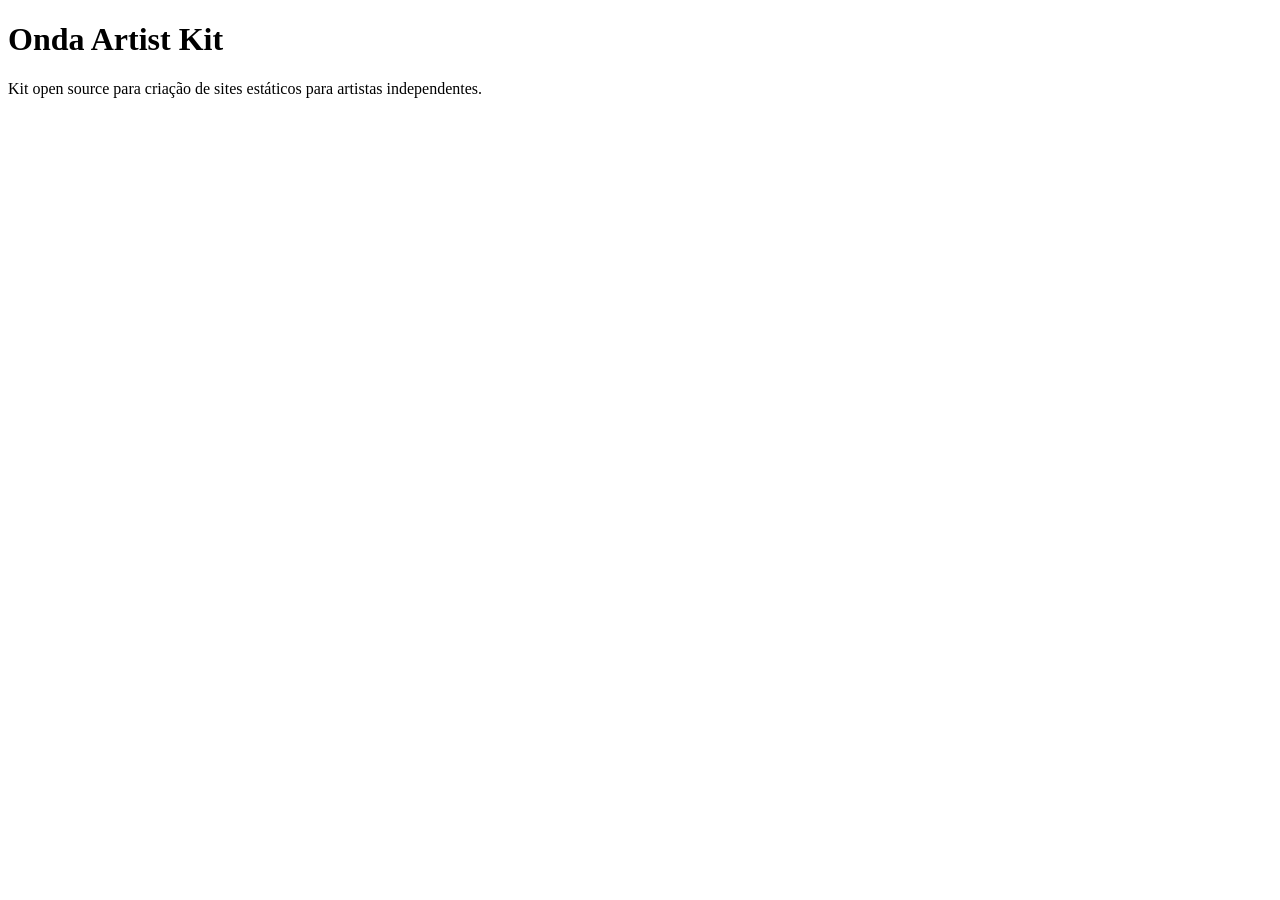
==== index.html @ 280e15c9 "chore: cria estrutura inicial do projeto" ====
<!DOCTYPE html>
<html lang="pt-BR">
<head>
    <meta charset="UTF-8">
    <meta name="viewport" content="width=device-width, initial-scale=1.0">
    <meta name="description" content="Onda Artist Kit — kit open source para criação de sites estáticos para artistas independentes.">
    <title>Onda Artist Kit</title>
</head>
<body>
    <h1>Onda Artist Kit</h1>
    <p>Kit open source para criação de sites estáticos para artistas independentes.</p>
</body>
</html>
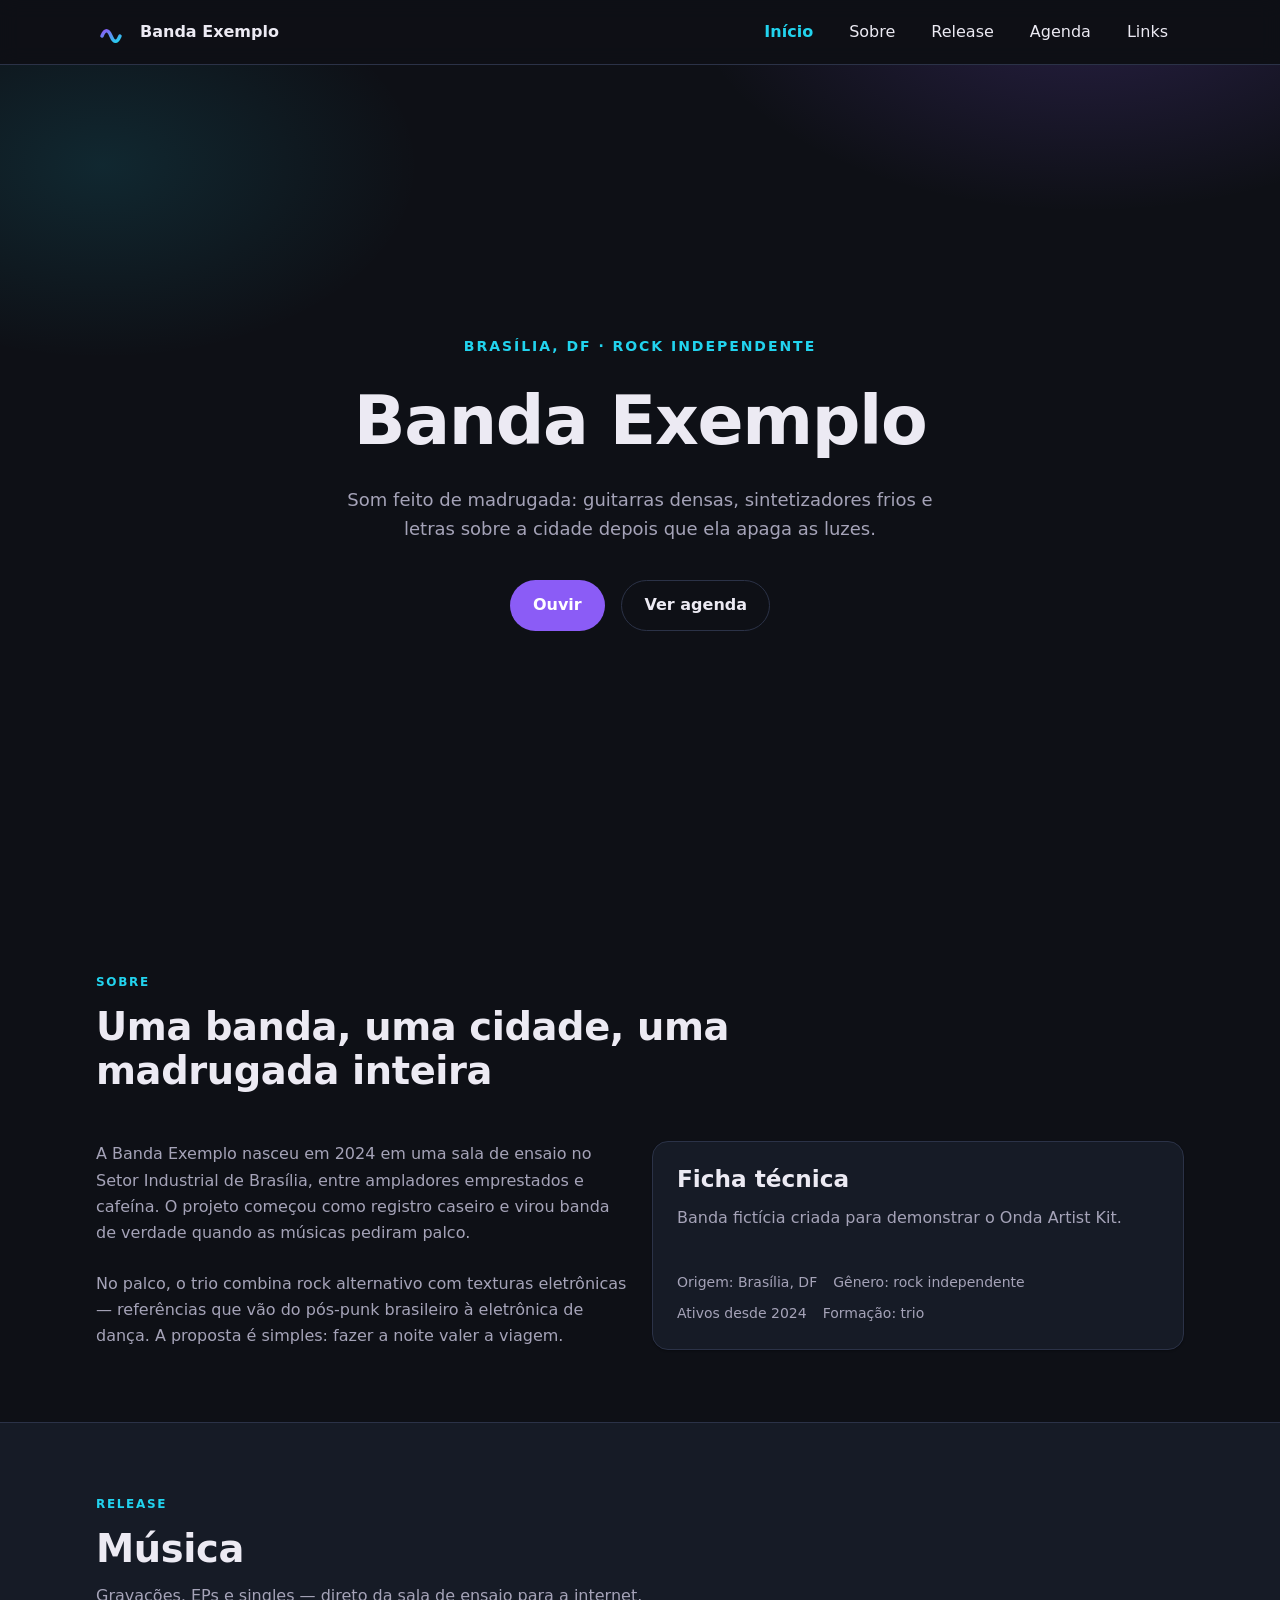
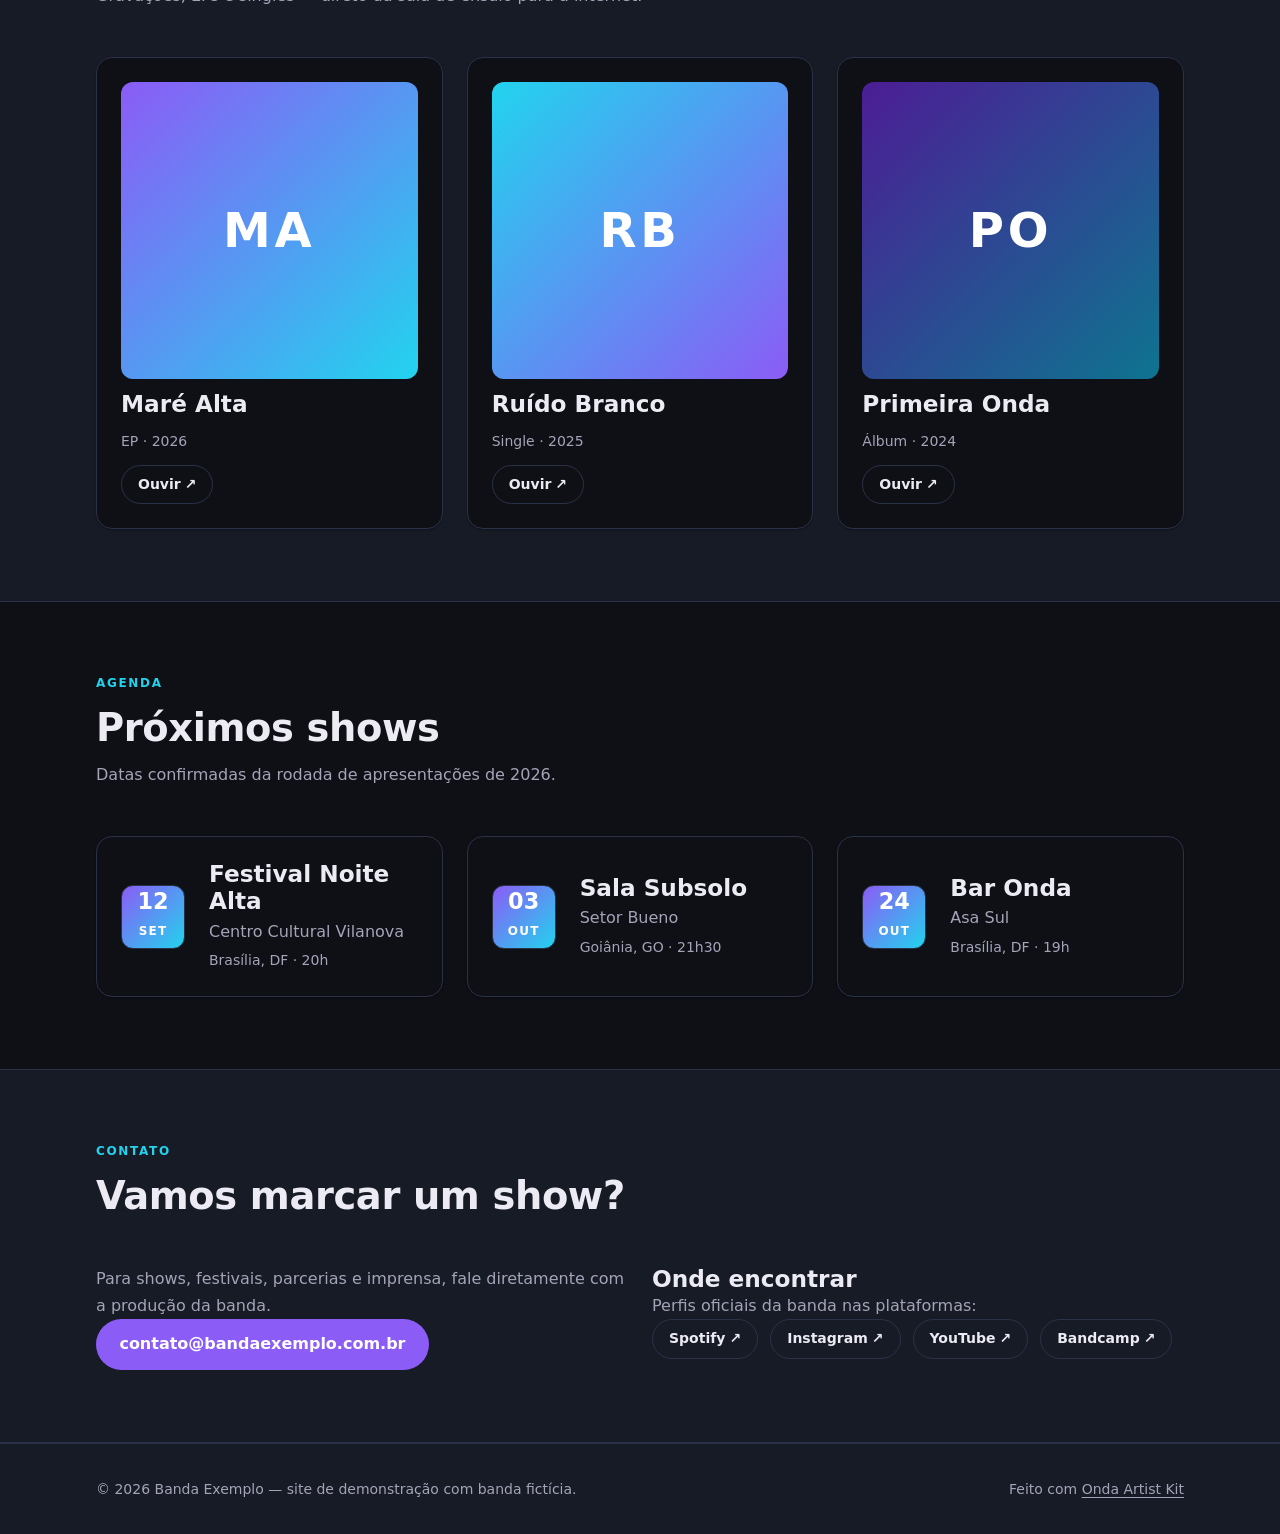
==== commit 21d67152: "feat: cria núcleo inicial do site" ====
--- a/index.html
+++ b/index.html
@@ -3,11 +3,201 @@
 <head>
     <meta charset="UTF-8">
     <meta name="viewport" content="width=device-width, initial-scale=1.0">
-    <meta name="description" content="Onda Artist Kit — kit open source para criação de sites estáticos para artistas independentes.">
-    <title>Onda Artist Kit</title>
+    <meta name="description" content="Site de demonstração da Banda Exemplo, banda fictícia de rock independente de Brasília, criada para demonstrar o Onda Artist Kit.">
+    <meta name="theme-color" content="#0e1016">
+    <title>Banda Exemplo — Rock independente · Brasília, DF</title>
+    <link rel="icon" type="image/svg+xml" href="assets/icons/favicon.svg">
+    <link rel="stylesheet" href="src/css/main.css">
+    <script src="src/js/main.js" defer></script>
 </head>
 <body>
-    <h1>Onda Artist Kit</h1>
-    <p>Kit open source para criação de sites estáticos para artistas independentes.</p>
+    <a class="skip-link" href="#conteudo">Pular para o conteúdo principal</a>
+
+    <header class="site-header">
+        <div class="container site-header__inner">
+            <a class="brand" href="#inicio">
+                <svg class="brand__mark" viewBox="0 0 64 64" aria-hidden="true" focusable="false">
+                    <defs>
+                        <linearGradient id="brand-grad" x1="0" y1="0" x2="1" y2="1">
+                            <stop offset="0" stop-color="#8b5cf6"/>
+                            <stop offset="1" stop-color="#22d3ee"/>
+                        </linearGradient>
+                    </defs>
+                    <path d="M12 40c6-14 12-14 18 0s12 14 18 0" fill="none" stroke="url(#brand-grad)" stroke-width="7" stroke-linecap="round"/>
+                </svg>
+                <span class="brand__name">Banda Exemplo</span>
+            </a>
+
+            <button class="nav-toggle" type="button" aria-expanded="false" aria-controls="menu-principal" data-menu-toggle>
+                <span class="visually-hidden">Abrir menu</span>
+                <span class="nav-toggle__bars" aria-hidden="true">
+                    <span class="nav-toggle__bar"></span>
+                    <span class="nav-toggle__bar"></span>
+                    <span class="nav-toggle__bar"></span>
+                </span>
+            </button>
+
+            <nav class="site-nav" id="menu-principal" aria-label="Navegação principal" data-open="false">
+                <ul class="nav__list" role="list">
+                    <li><a class="nav__link" href="#inicio" aria-current="page">Início</a></li>
+                    <li><a class="nav__link" href="#sobre">Sobre</a></li>
+                    <li><a class="nav__link" href="#release">Release</a></li>
+                    <li><a class="nav__link" href="#agenda">Agenda</a></li>
+                    <li><a class="nav__link" href="#links">Links</a></li>
+                </ul>
+            </nav>
+        </div>
+    </header>
+
+    <main id="conteudo" tabindex="-1">
+        <section class="hero" id="inicio" aria-labelledby="titulo-inicio">
+            <div class="container hero__inner">
+                <p class="hero__eyebrow">Brasília, DF · Rock independente</p>
+                <h1 id="titulo-inicio">Banda Exemplo</h1>
+                <p class="hero__tagline">Som feito de madrugada: guitarras densas, sintetizadores frios e letras sobre a cidade depois que ela apaga as luzes.</p>
+                <div class="hero__actions">
+                    <a class="btn btn--primary" href="#release">Ouvir</a>
+                    <a class="btn btn--ghost" href="#agenda">Ver agenda</a>
+                </div>
+            </div>
+        </section>
+        <section class="section" id="sobre" aria-labelledby="titulo-sobre">
+            <div class="container">
+                <header class="section__header">
+                    <p class="section__eyebrow">Sobre</p>
+                    <h2 id="titulo-sobre">Uma banda, uma cidade, uma madrugada inteira</h2>
+                </header>
+                <div class="grid grid--2">
+                    <div class="grid">
+                        <p>A Banda Exemplo nasceu em 2024 em uma sala de ensaio no Setor Industrial de Brasília, entre ampladores emprestados e cafeína. O projeto começou como registro caseiro e virou banda de verdade quando as músicas pediram palco.</p>
+                        <p>No palco, o trio combina rock alternativo com texturas eletrônicas — referências que vão do pós-punk brasileiro à eletrônica de dança. A proposta é simples: fazer a noite valer a viagem.</p>
+                    </div>
+                    <div class="card card--surface">
+                        <h3 class="card__title">Ficha técnica</h3>
+                        <p class="card__text">Banda fictícia criada para demonstrar o Onda Artist Kit.</p>
+                        <ul class="card__meta" role="list">
+                            <li>Origem: Brasília, DF</li>
+                            <li>Gênero: rock independente</li>
+                            <li>Ativos desde 2024</li>
+                            <li>Formação: trio</li>
+                        </ul>
+                    </div>
+                </div>
+            </div>
+        </section>
+
+        <section class="section section--alt" id="release" aria-labelledby="titulo-release">
+            <div class="container">
+                <header class="section__header">
+                    <p class="section__eyebrow">Release</p>
+                    <h2 id="titulo-release">Música</h2>
+                    <p>Gravações, EPs e singles — direto da sala de ensaio para a internet.</p>
+                </header>
+                <div class="grid grid--3">
+                    <article class="card release-card">
+                        <div class="release-card__cover" aria-hidden="true">MA</div>
+                        <h3 class="card__title">Maré Alta</h3>
+                        <p class="card__meta">EP · 2026</p>
+                        <a class="chip" href="https://open.spotify.com/" target="_blank" rel="noopener noreferrer" aria-label="Ouvir o EP Maré Alta no Spotify (link demonstrativo)">Ouvir <span aria-hidden="true">↗</span></a>
+                    </article>
+                    <article class="card release-card">
+                        <div class="release-card__cover release-card__cover--alt" aria-hidden="true">RB</div>
+                        <h3 class="card__title">Ruído Branco</h3>
+                        <p class="card__meta">Single · 2025</p>
+                        <a class="chip" href="https://bandcamp.com/" target="_blank" rel="noopener noreferrer" aria-label="Ouvir o single Ruído Branco no Bandcamp (link demonstrativo)">Ouvir <span aria-hidden="true">↗</span></a>
+                    </article>
+                    <article class="card release-card">
+                        <div class="release-card__cover release-card__cover--deep" aria-hidden="true">PO</div>
+                        <h3 class="card__title">Primeira Onda</h3>
+                        <p class="card__meta">Álbum · 2024</p>
+                        <a class="chip" href="https://music.youtube.com/" target="_blank" rel="noopener noreferrer" aria-label="Ouvir o álbum Primeira Onda no YouTube Music (link demonstrativo)">Ouvir <span aria-hidden="true">↗</span></a>
+                    </article>
+                </div>
+            </div>
+        </section>
+        <section class="section" id="agenda" aria-labelledby="titulo-agenda">
+            <div class="container">
+                <header class="section__header">
+                    <p class="section__eyebrow">Agenda</p>
+                    <h2 id="titulo-agenda">Próximos shows</h2>
+                    <p>Datas confirmadas da rodada de apresentações de 2026.</p>
+                </header>
+                <div class="grid grid--3">
+                    <article class="card event-card">
+                        <p class="event-card__date">
+                            <time datetime="2026-09-12T20:00:00-03:00">
+                                <span class="event-card__day">12</span>
+                                <span class="event-card__month">set</span>
+                            </time>
+                        </p>
+                        <div class="event-card__body">
+                            <h3 class="card__title">Festival Noite Alta</h3>
+                            <p>Centro Cultural Vilanova</p>
+                            <p class="card__meta">Brasília, DF · 20h</p>
+                        </div>
+                    </article>
+                    <article class="card event-card">
+                        <p class="event-card__date">
+                            <time datetime="2026-10-03T21:30:00-03:00">
+                                <span class="event-card__day">03</span>
+                                <span class="event-card__month">out</span>
+                            </time>
+                        </p>
+                        <div class="event-card__body">
+                            <h3 class="card__title">Sala Subsolo</h3>
+                            <p>Setor Bueno</p>
+                            <p class="card__meta">Goiânia, GO · 21h30</p>
+                        </div>
+                    </article>
+                    <article class="card event-card">
+                        <p class="event-card__date">
+                            <time datetime="2026-10-24T19:00:00-03:00">
+                                <span class="event-card__day">24</span>
+                                <span class="event-card__month">out</span>
+                            </time>
+                        </p>
+                        <div class="event-card__body">
+                            <h3 class="card__title">Bar Onda</h3>
+                            <p>Asa Sul</p>
+                            <p class="card__meta">Brasília, DF · 19h</p>
+                        </div>
+                    </article>
+                </div>
+            </div>
+        </section>
+
+        <section class="section section--alt" id="contato" aria-labelledby="titulo-contato">
+            <div class="container">
+                <header class="section__header">
+                    <p class="section__eyebrow">Contato</p>
+                    <h2 id="titulo-contato">Vamos marcar um show?</h2>
+                </header>
+                <div class="grid grid--2">
+                    <div>
+                        <p>Para shows, festivais, parcerias e imprensa, fale diretamente com a produção da banda.</p>
+                        <a class="btn btn--primary" href="mailto:contato@bandaexemplo.com.br">contato@bandaexemplo.com.br</a>
+                    </div>
+                    <div id="links">
+                        <h3>Onde encontrar</h3>
+                        <p>Perfis oficiais da banda nas plataformas:</p>
+                        <ul class="chip-list" role="list">
+                            <li><a class="chip" href="https://open.spotify.com/" target="_blank" rel="noopener noreferrer">Spotify <span aria-hidden="true">↗</span></a></li>
+                            <li><a class="chip" href="https://www.instagram.com/" target="_blank" rel="noopener noreferrer">Instagram <span aria-hidden="true">↗</span></a></li>
+                            <li><a class="chip" href="https://www.youtube.com/" target="_blank" rel="noopener noreferrer">YouTube <span aria-hidden="true">↗</span></a></li>
+                            <li><a class="chip" href="https://bandcamp.com/" target="_blank" rel="noopener noreferrer">Bandcamp <span aria-hidden="true">↗</span></a></li>
+                        </ul>
+                    </div>
+                </div>
+            </div>
+        </section>
+    </main>
+
+    <footer class="site-footer">
+        <div class="container site-footer__inner">
+            <p><small>© <span data-year>2026</span> Banda Exemplo — site de demonstração com banda fictícia.</small></p>
+            <p><small>Feito com <a href="https://github.com/Onda-Noturna/onda-artist-kit">Onda Artist Kit</a></small></p>
+        </div>
+    </footer>
+
 </body>
 </html>
--- a/src/css/main.css
+++ b/src/css/main.css
@@ -0,0 +1,12 @@
+/* ==========================================================================
+   Onda Artist Kit — Core
+   main.css — ponto de entrada dos estilos.
+   A ordem de importação define a cascata: reset → tokens → base → layout →
+   componentes. Themes futuros deverão importar após este arquivo.
+   ========================================================================== */
+
+@import url("reset.css");
+@import url("variables.css");
+@import url("base.css");
+@import url("layout.css");
+@import url("components.css");
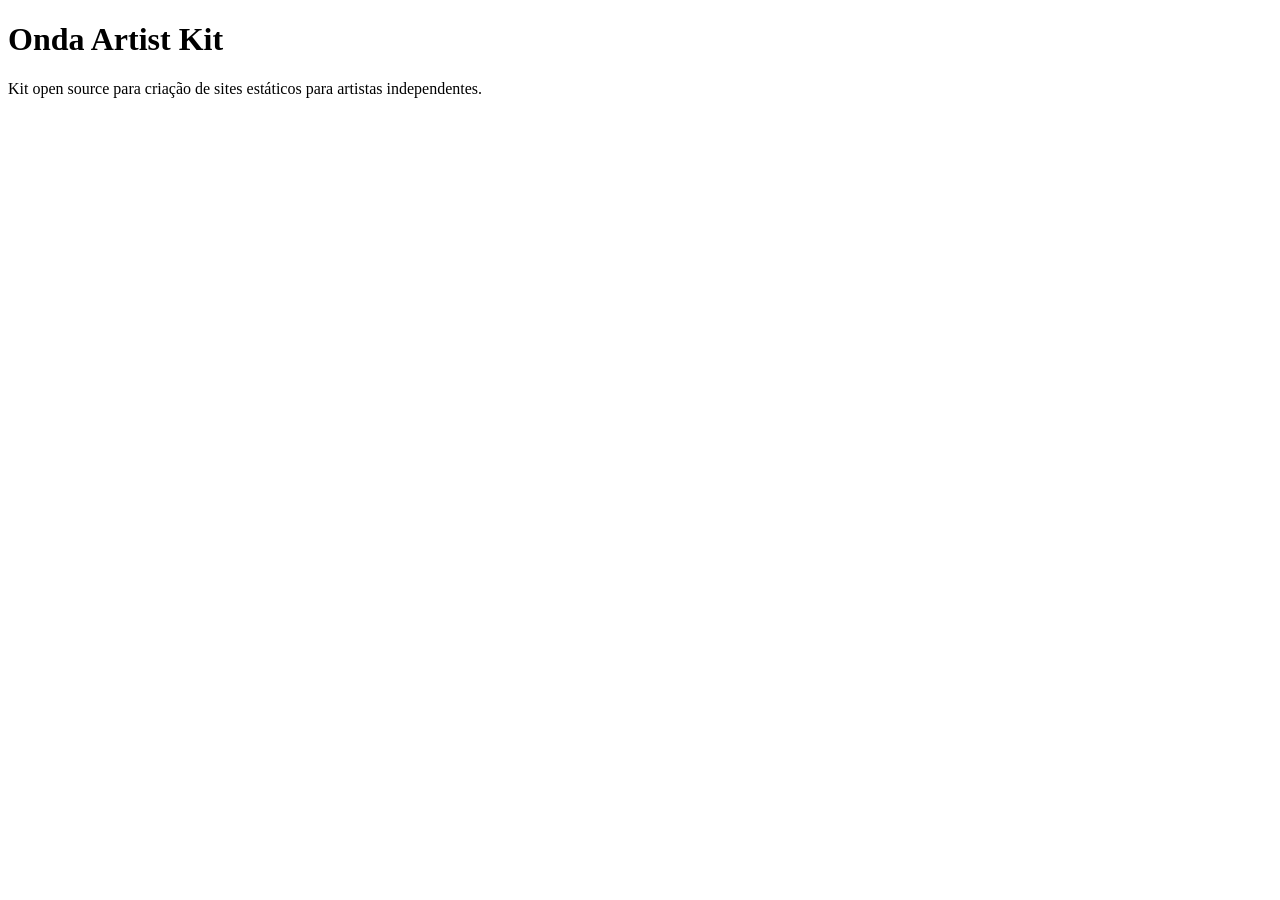
==== commit 1403a3a0: "Merge pull request #1 from cod-rebel-rider/chore/estrutura-inicial chore: cria estrutura inicial do " ====
--- a/index.html
+++ b/index.html
@@ -3,201 +3,11 @@
 <head>
     <meta charset="UTF-8">
     <meta name="viewport" content="width=device-width, initial-scale=1.0">
-    <meta name="description" content="Site de demonstração da Banda Exemplo, banda fictícia de rock independente de Brasília, criada para demonstrar o Onda Artist Kit.">
-    <meta name="theme-color" content="#0e1016">
-    <title>Banda Exemplo — Rock independente · Brasília, DF</title>
-    <link rel="icon" type="image/svg+xml" href="assets/icons/favicon.svg">
-    <link rel="stylesheet" href="src/css/main.css">
-    <script src="src/js/main.js" defer></script>
+    <meta name="description" content="Onda Artist Kit — kit open source para criação de sites estáticos para artistas independentes.">
+    <title>Onda Artist Kit</title>
 </head>
 <body>
-    <a class="skip-link" href="#conteudo">Pular para o conteúdo principal</a>
-
-    <header class="site-header">
-        <div class="container site-header__inner">
-            <a class="brand" href="#inicio">
-                <svg class="brand__mark" viewBox="0 0 64 64" aria-hidden="true" focusable="false">
-                    <defs>
-                        <linearGradient id="brand-grad" x1="0" y1="0" x2="1" y2="1">
-                            <stop offset="0" stop-color="#8b5cf6"/>
-                            <stop offset="1" stop-color="#22d3ee"/>
-                        </linearGradient>
-                    </defs>
-                    <path d="M12 40c6-14 12-14 18 0s12 14 18 0" fill="none" stroke="url(#brand-grad)" stroke-width="7" stroke-linecap="round"/>
-                </svg>
-                <span class="brand__name">Banda Exemplo</span>
-            </a>
-
-            <button class="nav-toggle" type="button" aria-expanded="false" aria-controls="menu-principal" data-menu-toggle>
-                <span class="visually-hidden">Abrir menu</span>
-                <span class="nav-toggle__bars" aria-hidden="true">
-                    <span class="nav-toggle__bar"></span>
-                    <span class="nav-toggle__bar"></span>
-                    <span class="nav-toggle__bar"></span>
-                </span>
-            </button>
-
-            <nav class="site-nav" id="menu-principal" aria-label="Navegação principal" data-open="false">
-                <ul class="nav__list" role="list">
-                    <li><a class="nav__link" href="#inicio" aria-current="page">Início</a></li>
-                    <li><a class="nav__link" href="#sobre">Sobre</a></li>
-                    <li><a class="nav__link" href="#release">Release</a></li>
-                    <li><a class="nav__link" href="#agenda">Agenda</a></li>
-                    <li><a class="nav__link" href="#links">Links</a></li>
-                </ul>
-            </nav>
-        </div>
-    </header>
-
-    <main id="conteudo" tabindex="-1">
-        <section class="hero" id="inicio" aria-labelledby="titulo-inicio">
-            <div class="container hero__inner">
-                <p class="hero__eyebrow">Brasília, DF · Rock independente</p>
-                <h1 id="titulo-inicio">Banda Exemplo</h1>
-                <p class="hero__tagline">Som feito de madrugada: guitarras densas, sintetizadores frios e letras sobre a cidade depois que ela apaga as luzes.</p>
-                <div class="hero__actions">
-                    <a class="btn btn--primary" href="#release">Ouvir</a>
-                    <a class="btn btn--ghost" href="#agenda">Ver agenda</a>
-                </div>
-            </div>
-        </section>
-        <section class="section" id="sobre" aria-labelledby="titulo-sobre">
-            <div class="container">
-                <header class="section__header">
-                    <p class="section__eyebrow">Sobre</p>
-                    <h2 id="titulo-sobre">Uma banda, uma cidade, uma madrugada inteira</h2>
-                </header>
-                <div class="grid grid--2">
-                    <div class="grid">
-                        <p>A Banda Exemplo nasceu em 2024 em uma sala de ensaio no Setor Industrial de Brasília, entre ampladores emprestados e cafeína. O projeto começou como registro caseiro e virou banda de verdade quando as músicas pediram palco.</p>
-                        <p>No palco, o trio combina rock alternativo com texturas eletrônicas — referências que vão do pós-punk brasileiro à eletrônica de dança. A proposta é simples: fazer a noite valer a viagem.</p>
-                    </div>
-                    <div class="card card--surface">
-                        <h3 class="card__title">Ficha técnica</h3>
-                        <p class="card__text">Banda fictícia criada para demonstrar o Onda Artist Kit.</p>
-                        <ul class="card__meta" role="list">
-                            <li>Origem: Brasília, DF</li>
-                            <li>Gênero: rock independente</li>
-                            <li>Ativos desde 2024</li>
-                            <li>Formação: trio</li>
-                        </ul>
-                    </div>
-                </div>
-            </div>
-        </section>
-
-        <section class="section section--alt" id="release" aria-labelledby="titulo-release">
-            <div class="container">
-                <header class="section__header">
-                    <p class="section__eyebrow">Release</p>
-                    <h2 id="titulo-release">Música</h2>
-                    <p>Gravações, EPs e singles — direto da sala de ensaio para a internet.</p>
-                </header>
-                <div class="grid grid--3">
-                    <article class="card release-card">
-                        <div class="release-card__cover" aria-hidden="true">MA</div>
-                        <h3 class="card__title">Maré Alta</h3>
-                        <p class="card__meta">EP · 2026</p>
-                        <a class="chip" href="https://open.spotify.com/" target="_blank" rel="noopener noreferrer" aria-label="Ouvir o EP Maré Alta no Spotify (link demonstrativo)">Ouvir <span aria-hidden="true">↗</span></a>
-                    </article>
-                    <article class="card release-card">
-                        <div class="release-card__cover release-card__cover--alt" aria-hidden="true">RB</div>
-                        <h3 class="card__title">Ruído Branco</h3>
-                        <p class="card__meta">Single · 2025</p>
-                        <a class="chip" href="https://bandcamp.com/" target="_blank" rel="noopener noreferrer" aria-label="Ouvir o single Ruído Branco no Bandcamp (link demonstrativo)">Ouvir <span aria-hidden="true">↗</span></a>
-                    </article>
-                    <article class="card release-card">
-                        <div class="release-card__cover release-card__cover--deep" aria-hidden="true">PO</div>
-                        <h3 class="card__title">Primeira Onda</h3>
-                        <p class="card__meta">Álbum · 2024</p>
-                        <a class="chip" href="https://music.youtube.com/" target="_blank" rel="noopener noreferrer" aria-label="Ouvir o álbum Primeira Onda no YouTube Music (link demonstrativo)">Ouvir <span aria-hidden="true">↗</span></a>
-                    </article>
-                </div>
-            </div>
-        </section>
-        <section class="section" id="agenda" aria-labelledby="titulo-agenda">
-            <div class="container">
-                <header class="section__header">
-                    <p class="section__eyebrow">Agenda</p>
-                    <h2 id="titulo-agenda">Próximos shows</h2>
-                    <p>Datas confirmadas da rodada de apresentações de 2026.</p>
-                </header>
-                <div class="grid grid--3">
-                    <article class="card event-card">
-                        <p class="event-card__date">
-                            <time datetime="2026-09-12T20:00:00-03:00">
-                                <span class="event-card__day">12</span>
-                                <span class="event-card__month">set</span>
-                            </time>
-                        </p>
-                        <div class="event-card__body">
-                            <h3 class="card__title">Festival Noite Alta</h3>
-                            <p>Centro Cultural Vilanova</p>
-                            <p class="card__meta">Brasília, DF · 20h</p>
-                        </div>
-                    </article>
-                    <article class="card event-card">
-                        <p class="event-card__date">
-                            <time datetime="2026-10-03T21:30:00-03:00">
-                                <span class="event-card__day">03</span>
-                                <span class="event-card__month">out</span>
-                            </time>
-                        </p>
-                        <div class="event-card__body">
-                            <h3 class="card__title">Sala Subsolo</h3>
-                            <p>Setor Bueno</p>
-                            <p class="card__meta">Goiânia, GO · 21h30</p>
-                        </div>
-                    </article>
-                    <article class="card event-card">
-                        <p class="event-card__date">
-                            <time datetime="2026-10-24T19:00:00-03:00">
-                                <span class="event-card__day">24</span>
-                                <span class="event-card__month">out</span>
-                            </time>
-                        </p>
-                        <div class="event-card__body">
-                            <h3 class="card__title">Bar Onda</h3>
-                            <p>Asa Sul</p>
-                            <p class="card__meta">Brasília, DF · 19h</p>
-                        </div>
-                    </article>
-                </div>
-            </div>
-        </section>
-
-        <section class="section section--alt" id="contato" aria-labelledby="titulo-contato">
-            <div class="container">
-                <header class="section__header">
-                    <p class="section__eyebrow">Contato</p>
-                    <h2 id="titulo-contato">Vamos marcar um show?</h2>
-                </header>
-                <div class="grid grid--2">
-                    <div>
-                        <p>Para shows, festivais, parcerias e imprensa, fale diretamente com a produção da banda.</p>
-                        <a class="btn btn--primary" href="mailto:contato@bandaexemplo.com.br">contato@bandaexemplo.com.br</a>
-                    </div>
-                    <div id="links">
-                        <h3>Onde encontrar</h3>
-                        <p>Perfis oficiais da banda nas plataformas:</p>
-                        <ul class="chip-list" role="list">
-                            <li><a class="chip" href="https://open.spotify.com/" target="_blank" rel="noopener noreferrer">Spotify <span aria-hidden="true">↗</span></a></li>
-                            <li><a class="chip" href="https://www.instagram.com/" target="_blank" rel="noopener noreferrer">Instagram <span aria-hidden="true">↗</span></a></li>
-                            <li><a class="chip" href="https://www.youtube.com/" target="_blank" rel="noopener noreferrer">YouTube <span aria-hidden="true">↗</span></a></li>
-                            <li><a class="chip" href="https://bandcamp.com/" target="_blank" rel="noopener noreferrer">Bandcamp <span aria-hidden="true">↗</span></a></li>
-                        </ul>
-                    </div>
-                </div>
-            </div>
-        </section>
-    </main>
-
-    <footer class="site-footer">
-        <div class="container site-footer__inner">
-            <p><small>© <span data-year>2026</span> Banda Exemplo — site de demonstração com banda fictícia.</small></p>
-            <p><small>Feito com <a href="https://github.com/Onda-Noturna/onda-artist-kit">Onda Artist Kit</a></small></p>
-        </div>
-    </footer>
-
+    <h1>Onda Artist Kit</h1>
+    <p>Kit open source para criação de sites estáticos para artistas independentes.</p>
 </body>
 </html>
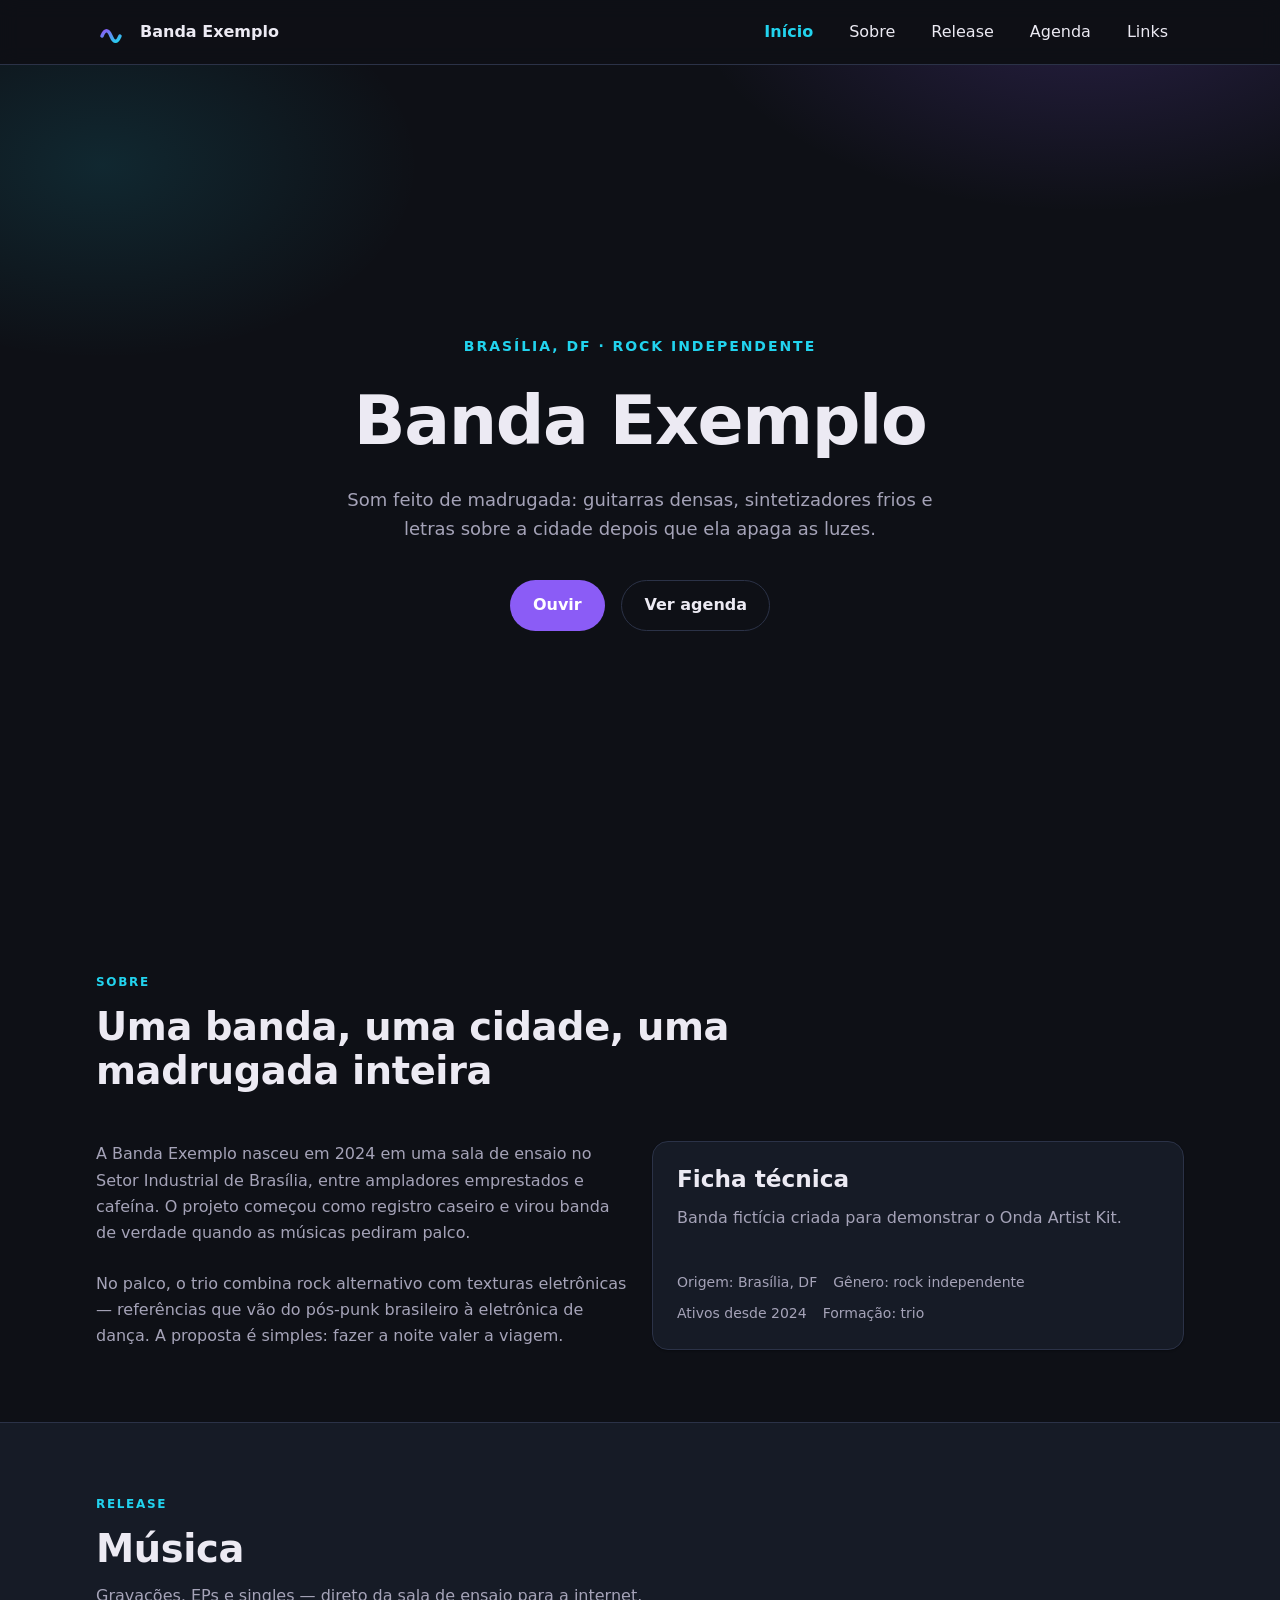
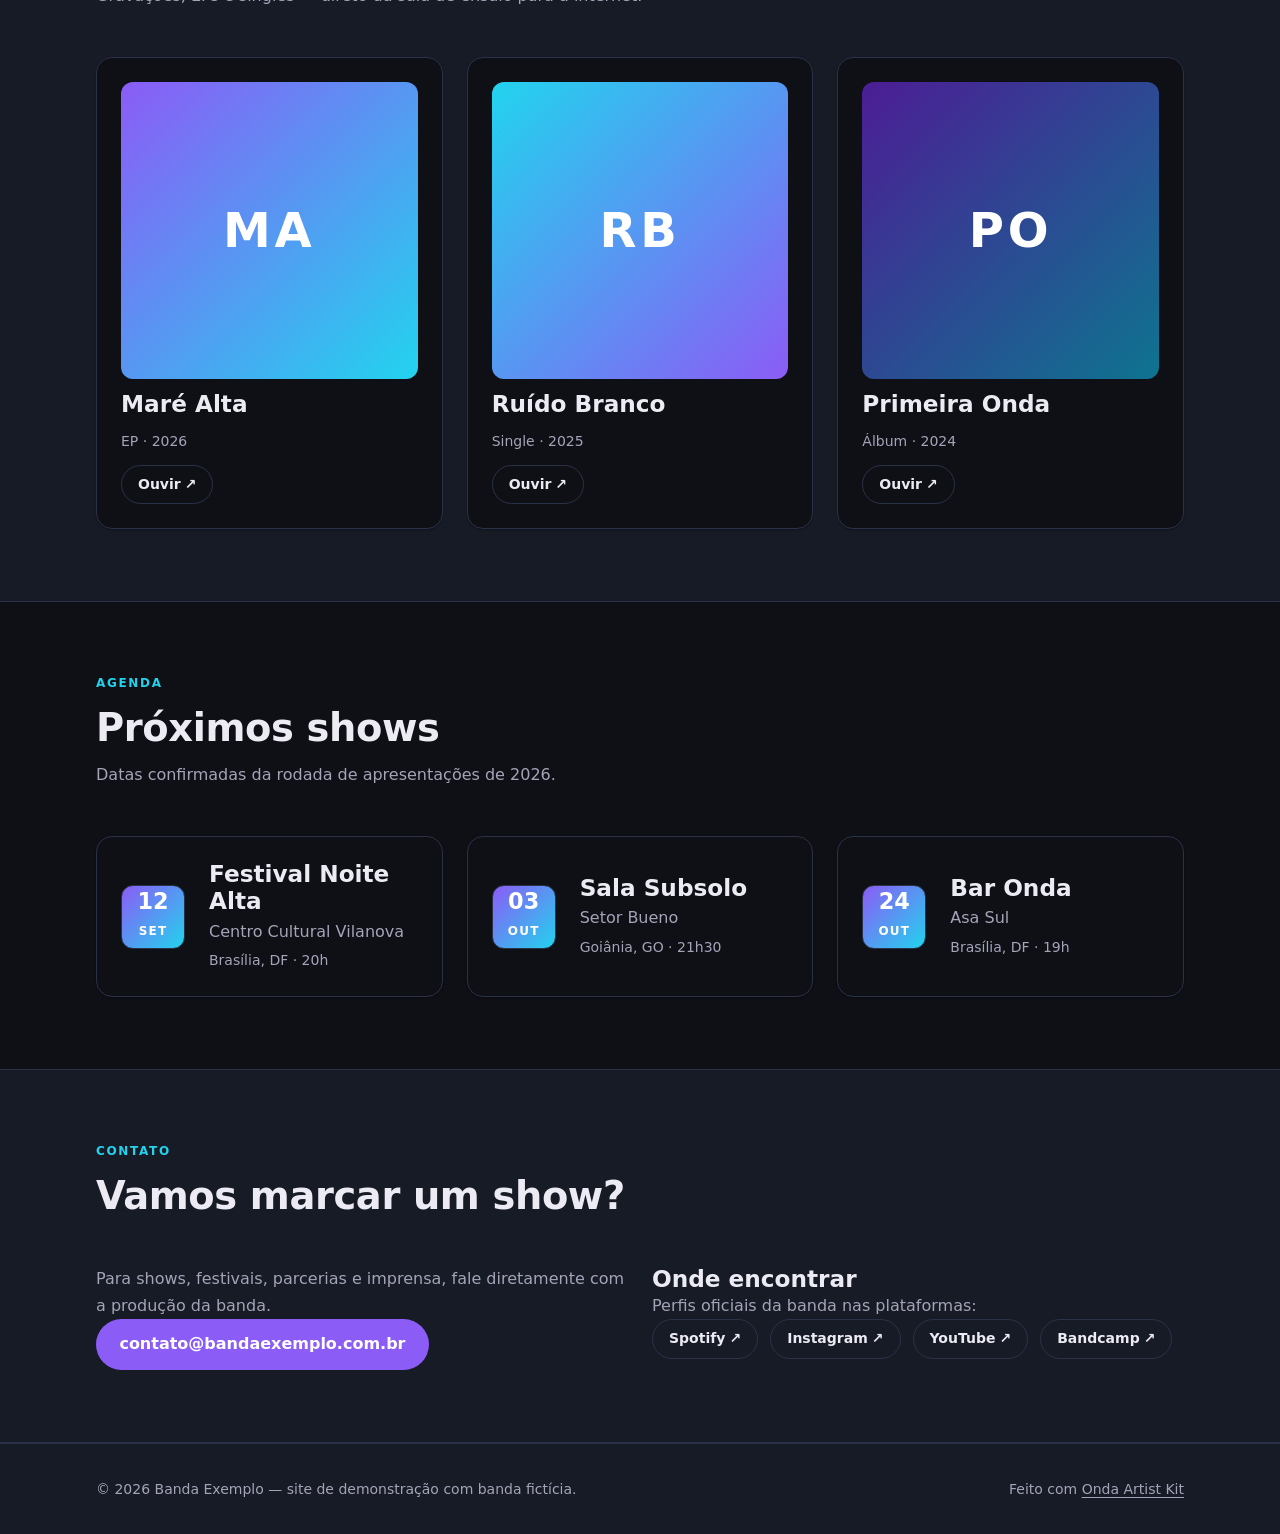
==== commit 33328162: "Merge pull request #2 from cod-rebel-rider/feat/core-site feat: cria núcleo inicial do site" ====
--- a/index.html
+++ b/index.html
@@ -3,11 +3,201 @@
 <head>
     <meta charset="UTF-8">
     <meta name="viewport" content="width=device-width, initial-scale=1.0">
-    <meta name="description" content="Onda Artist Kit — kit open source para criação de sites estáticos para artistas independentes.">
-    <title>Onda Artist Kit</title>
+    <meta name="description" content="Site de demonstração da Banda Exemplo, banda fictícia de rock independente de Brasília, criada para demonstrar o Onda Artist Kit.">
+    <meta name="theme-color" content="#0e1016">
+    <title>Banda Exemplo — Rock independente · Brasília, DF</title>
+    <link rel="icon" type="image/svg+xml" href="assets/icons/favicon.svg">
+    <link rel="stylesheet" href="src/css/main.css">
+    <script src="src/js/main.js" defer></script>
 </head>
 <body>
-    <h1>Onda Artist Kit</h1>
-    <p>Kit open source para criação de sites estáticos para artistas independentes.</p>
+    <a class="skip-link" href="#conteudo">Pular para o conteúdo principal</a>
+
+    <header class="site-header">
+        <div class="container site-header__inner">
+            <a class="brand" href="#inicio">
+                <svg class="brand__mark" viewBox="0 0 64 64" aria-hidden="true" focusable="false">
+                    <defs>
+                        <linearGradient id="brand-grad" x1="0" y1="0" x2="1" y2="1">
+                            <stop offset="0" stop-color="#8b5cf6"/>
+                            <stop offset="1" stop-color="#22d3ee"/>
+                        </linearGradient>
+                    </defs>
+                    <path d="M12 40c6-14 12-14 18 0s12 14 18 0" fill="none" stroke="url(#brand-grad)" stroke-width="7" stroke-linecap="round"/>
+                </svg>
+                <span class="brand__name">Banda Exemplo</span>
+            </a>
+
+            <button class="nav-toggle" type="button" aria-expanded="false" aria-controls="menu-principal" data-menu-toggle>
+                <span class="visually-hidden">Abrir menu</span>
+                <span class="nav-toggle__bars" aria-hidden="true">
+                    <span class="nav-toggle__bar"></span>
+                    <span class="nav-toggle__bar"></span>
+                    <span class="nav-toggle__bar"></span>
+                </span>
+            </button>
+
+            <nav class="site-nav" id="menu-principal" aria-label="Navegação principal" data-open="false">
+                <ul class="nav__list" role="list">
+                    <li><a class="nav__link" href="#inicio" aria-current="page">Início</a></li>
+                    <li><a class="nav__link" href="#sobre">Sobre</a></li>
+                    <li><a class="nav__link" href="#release">Release</a></li>
+                    <li><a class="nav__link" href="#agenda">Agenda</a></li>
+                    <li><a class="nav__link" href="#links">Links</a></li>
+                </ul>
+            </nav>
+        </div>
+    </header>
+
+    <main id="conteudo" tabindex="-1">
+        <section class="hero" id="inicio" aria-labelledby="titulo-inicio">
+            <div class="container hero__inner">
+                <p class="hero__eyebrow">Brasília, DF · Rock independente</p>
+                <h1 id="titulo-inicio">Banda Exemplo</h1>
+                <p class="hero__tagline">Som feito de madrugada: guitarras densas, sintetizadores frios e letras sobre a cidade depois que ela apaga as luzes.</p>
+                <div class="hero__actions">
+                    <a class="btn btn--primary" href="#release">Ouvir</a>
+                    <a class="btn btn--ghost" href="#agenda">Ver agenda</a>
+                </div>
+            </div>
+        </section>
+        <section class="section" id="sobre" aria-labelledby="titulo-sobre">
+            <div class="container">
+                <header class="section__header">
+                    <p class="section__eyebrow">Sobre</p>
+                    <h2 id="titulo-sobre">Uma banda, uma cidade, uma madrugada inteira</h2>
+                </header>
+                <div class="grid grid--2">
+                    <div class="grid">
+                        <p>A Banda Exemplo nasceu em 2024 em uma sala de ensaio no Setor Industrial de Brasília, entre ampladores emprestados e cafeína. O projeto começou como registro caseiro e virou banda de verdade quando as músicas pediram palco.</p>
+                        <p>No palco, o trio combina rock alternativo com texturas eletrônicas — referências que vão do pós-punk brasileiro à eletrônica de dança. A proposta é simples: fazer a noite valer a viagem.</p>
+                    </div>
+                    <div class="card card--surface">
+                        <h3 class="card__title">Ficha técnica</h3>
+                        <p class="card__text">Banda fictícia criada para demonstrar o Onda Artist Kit.</p>
+                        <ul class="card__meta" role="list">
+                            <li>Origem: Brasília, DF</li>
+                            <li>Gênero: rock independente</li>
+                            <li>Ativos desde 2024</li>
+                            <li>Formação: trio</li>
+                        </ul>
+                    </div>
+                </div>
+            </div>
+        </section>
+
+        <section class="section section--alt" id="release" aria-labelledby="titulo-release">
+            <div class="container">
+                <header class="section__header">
+                    <p class="section__eyebrow">Release</p>
+                    <h2 id="titulo-release">Música</h2>
+                    <p>Gravações, EPs e singles — direto da sala de ensaio para a internet.</p>
+                </header>
+                <div class="grid grid--3">
+                    <article class="card release-card">
+                        <div class="release-card__cover" aria-hidden="true">MA</div>
+                        <h3 class="card__title">Maré Alta</h3>
+                        <p class="card__meta">EP · 2026</p>
+                        <a class="chip" href="https://open.spotify.com/" target="_blank" rel="noopener noreferrer" aria-label="Ouvir o EP Maré Alta no Spotify (link demonstrativo)">Ouvir <span aria-hidden="true">↗</span></a>
+                    </article>
+                    <article class="card release-card">
+                        <div class="release-card__cover release-card__cover--alt" aria-hidden="true">RB</div>
+                        <h3 class="card__title">Ruído Branco</h3>
+                        <p class="card__meta">Single · 2025</p>
+                        <a class="chip" href="https://bandcamp.com/" target="_blank" rel="noopener noreferrer" aria-label="Ouvir o single Ruído Branco no Bandcamp (link demonstrativo)">Ouvir <span aria-hidden="true">↗</span></a>
+                    </article>
+                    <article class="card release-card">
+                        <div class="release-card__cover release-card__cover--deep" aria-hidden="true">PO</div>
+                        <h3 class="card__title">Primeira Onda</h3>
+                        <p class="card__meta">Álbum · 2024</p>
+                        <a class="chip" href="https://music.youtube.com/" target="_blank" rel="noopener noreferrer" aria-label="Ouvir o álbum Primeira Onda no YouTube Music (link demonstrativo)">Ouvir <span aria-hidden="true">↗</span></a>
+                    </article>
+                </div>
+            </div>
+        </section>
+        <section class="section" id="agenda" aria-labelledby="titulo-agenda">
+            <div class="container">
+                <header class="section__header">
+                    <p class="section__eyebrow">Agenda</p>
+                    <h2 id="titulo-agenda">Próximos shows</h2>
+                    <p>Datas confirmadas da rodada de apresentações de 2026.</p>
+                </header>
+                <div class="grid grid--3">
+                    <article class="card event-card">
+                        <p class="event-card__date">
+                            <time datetime="2026-09-12T20:00:00-03:00">
+                                <span class="event-card__day">12</span>
+                                <span class="event-card__month">set</span>
+                            </time>
+                        </p>
+                        <div class="event-card__body">
+                            <h3 class="card__title">Festival Noite Alta</h3>
+                            <p>Centro Cultural Vilanova</p>
+                            <p class="card__meta">Brasília, DF · 20h</p>
+                        </div>
+                    </article>
+                    <article class="card event-card">
+                        <p class="event-card__date">
+                            <time datetime="2026-10-03T21:30:00-03:00">
+                                <span class="event-card__day">03</span>
+                                <span class="event-card__month">out</span>
+                            </time>
+                        </p>
+                        <div class="event-card__body">
+                            <h3 class="card__title">Sala Subsolo</h3>
+                            <p>Setor Bueno</p>
+                            <p class="card__meta">Goiânia, GO · 21h30</p>
+                        </div>
+                    </article>
+                    <article class="card event-card">
+                        <p class="event-card__date">
+                            <time datetime="2026-10-24T19:00:00-03:00">
+                                <span class="event-card__day">24</span>
+                                <span class="event-card__month">out</span>
+                            </time>
+                        </p>
+                        <div class="event-card__body">
+                            <h3 class="card__title">Bar Onda</h3>
+                            <p>Asa Sul</p>
+                            <p class="card__meta">Brasília, DF · 19h</p>
+                        </div>
+                    </article>
+                </div>
+            </div>
+        </section>
+
+        <section class="section section--alt" id="contato" aria-labelledby="titulo-contato">
+            <div class="container">
+                <header class="section__header">
+                    <p class="section__eyebrow">Contato</p>
+                    <h2 id="titulo-contato">Vamos marcar um show?</h2>
+                </header>
+                <div class="grid grid--2">
+                    <div>
+                        <p>Para shows, festivais, parcerias e imprensa, fale diretamente com a produção da banda.</p>
+                        <a class="btn btn--primary" href="mailto:contato@bandaexemplo.com.br">contato@bandaexemplo.com.br</a>
+                    </div>
+                    <div id="links">
+                        <h3>Onde encontrar</h3>
+                        <p>Perfis oficiais da banda nas plataformas:</p>
+                        <ul class="chip-list" role="list">
+                            <li><a class="chip" href="https://open.spotify.com/" target="_blank" rel="noopener noreferrer">Spotify <span aria-hidden="true">↗</span></a></li>
+                            <li><a class="chip" href="https://www.instagram.com/" target="_blank" rel="noopener noreferrer">Instagram <span aria-hidden="true">↗</span></a></li>
+                            <li><a class="chip" href="https://www.youtube.com/" target="_blank" rel="noopener noreferrer">YouTube <span aria-hidden="true">↗</span></a></li>
+                            <li><a class="chip" href="https://bandcamp.com/" target="_blank" rel="noopener noreferrer">Bandcamp <span aria-hidden="true">↗</span></a></li>
+                        </ul>
+                    </div>
+                </div>
+            </div>
+        </section>
+    </main>
+
+    <footer class="site-footer">
+        <div class="container site-footer__inner">
+            <p><small>© <span data-year>2026</span> Banda Exemplo — site de demonstração com banda fictícia.</small></p>
+            <p><small>Feito com <a href="https://github.com/Onda-Noturna/onda-artist-kit">Onda Artist Kit</a></small></p>
+        </div>
+    </footer>
+
 </body>
 </html>
--- a/src/css/main.css
+++ b/src/css/main.css
@@ -0,0 +1,12 @@
+/* ==========================================================================
+   Onda Artist Kit — Core
+   main.css — ponto de entrada dos estilos.
+   A ordem de importação define a cascata: reset → tokens → base → layout →
+   componentes. Themes futuros deverão importar após este arquivo.
+   ========================================================================== */
+
+@import url("reset.css");
+@import url("variables.css");
+@import url("base.css");
+@import url("layout.css");
+@import url("components.css");
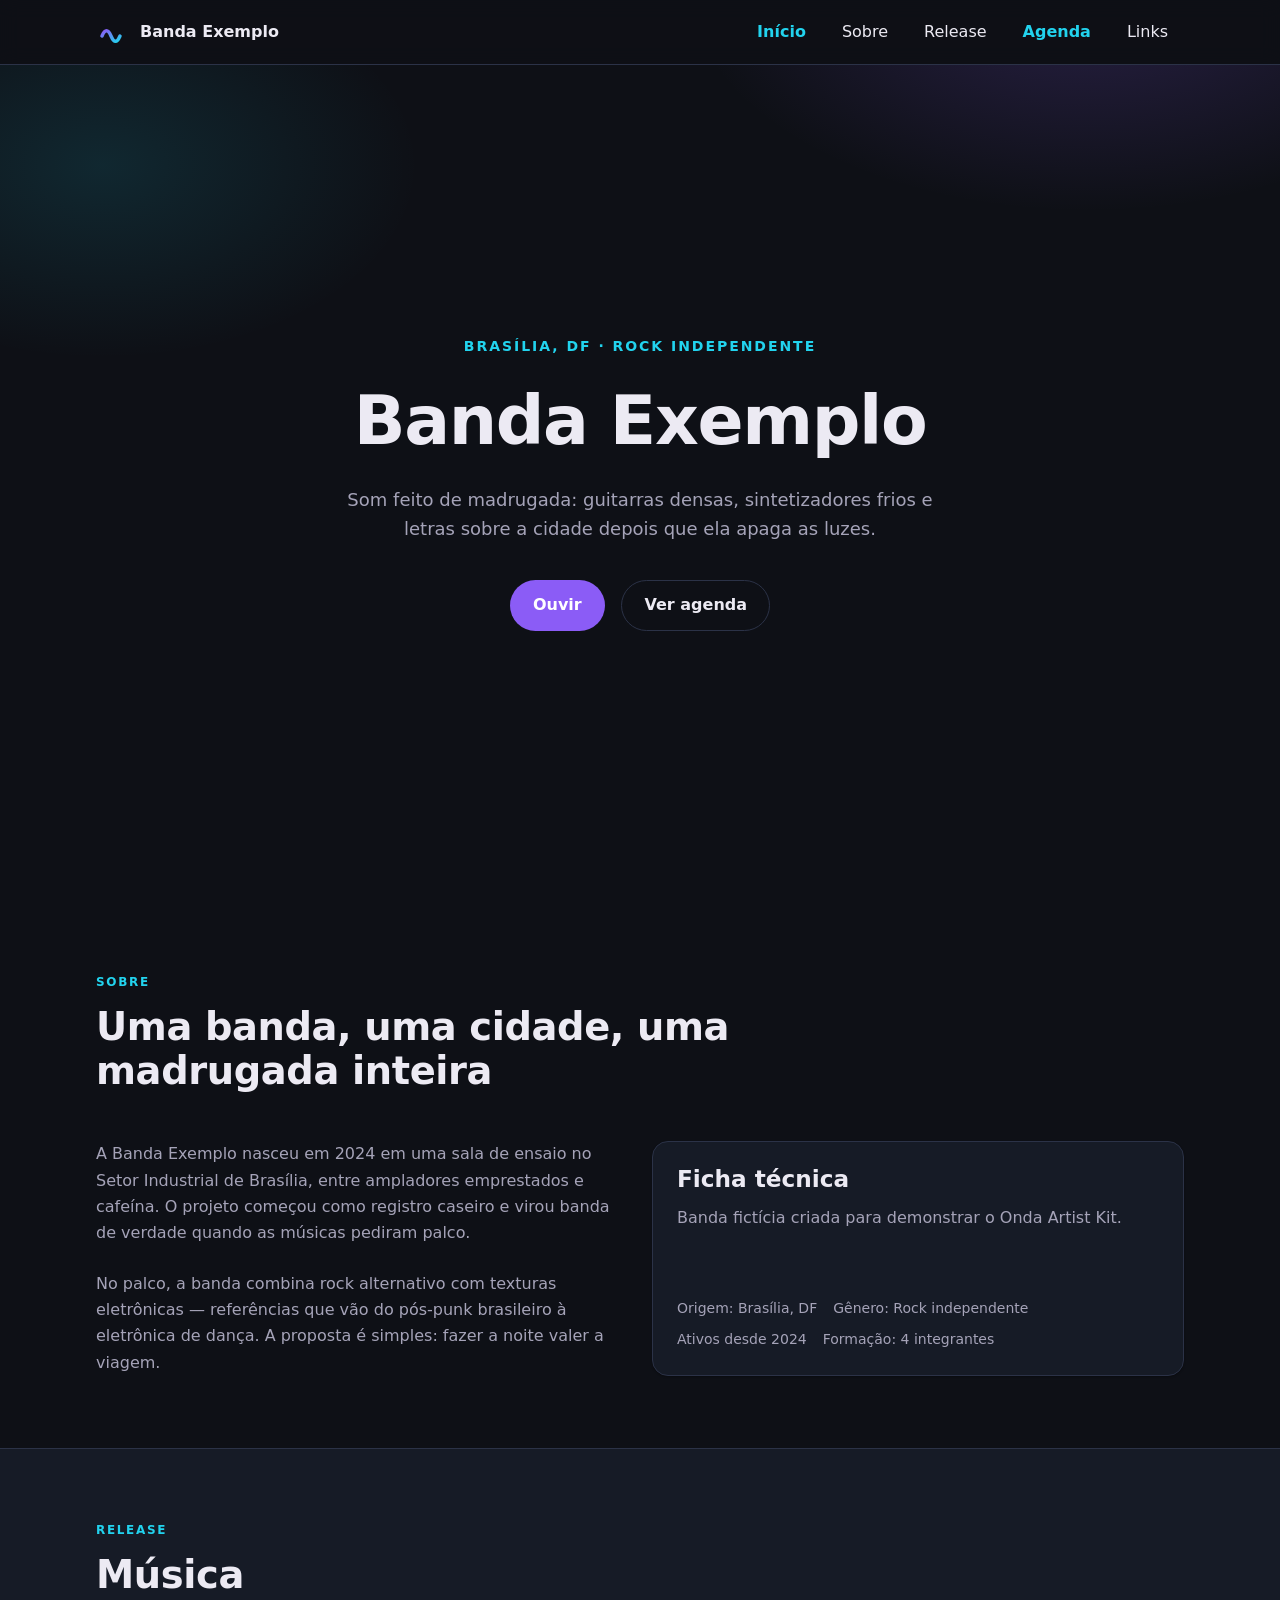
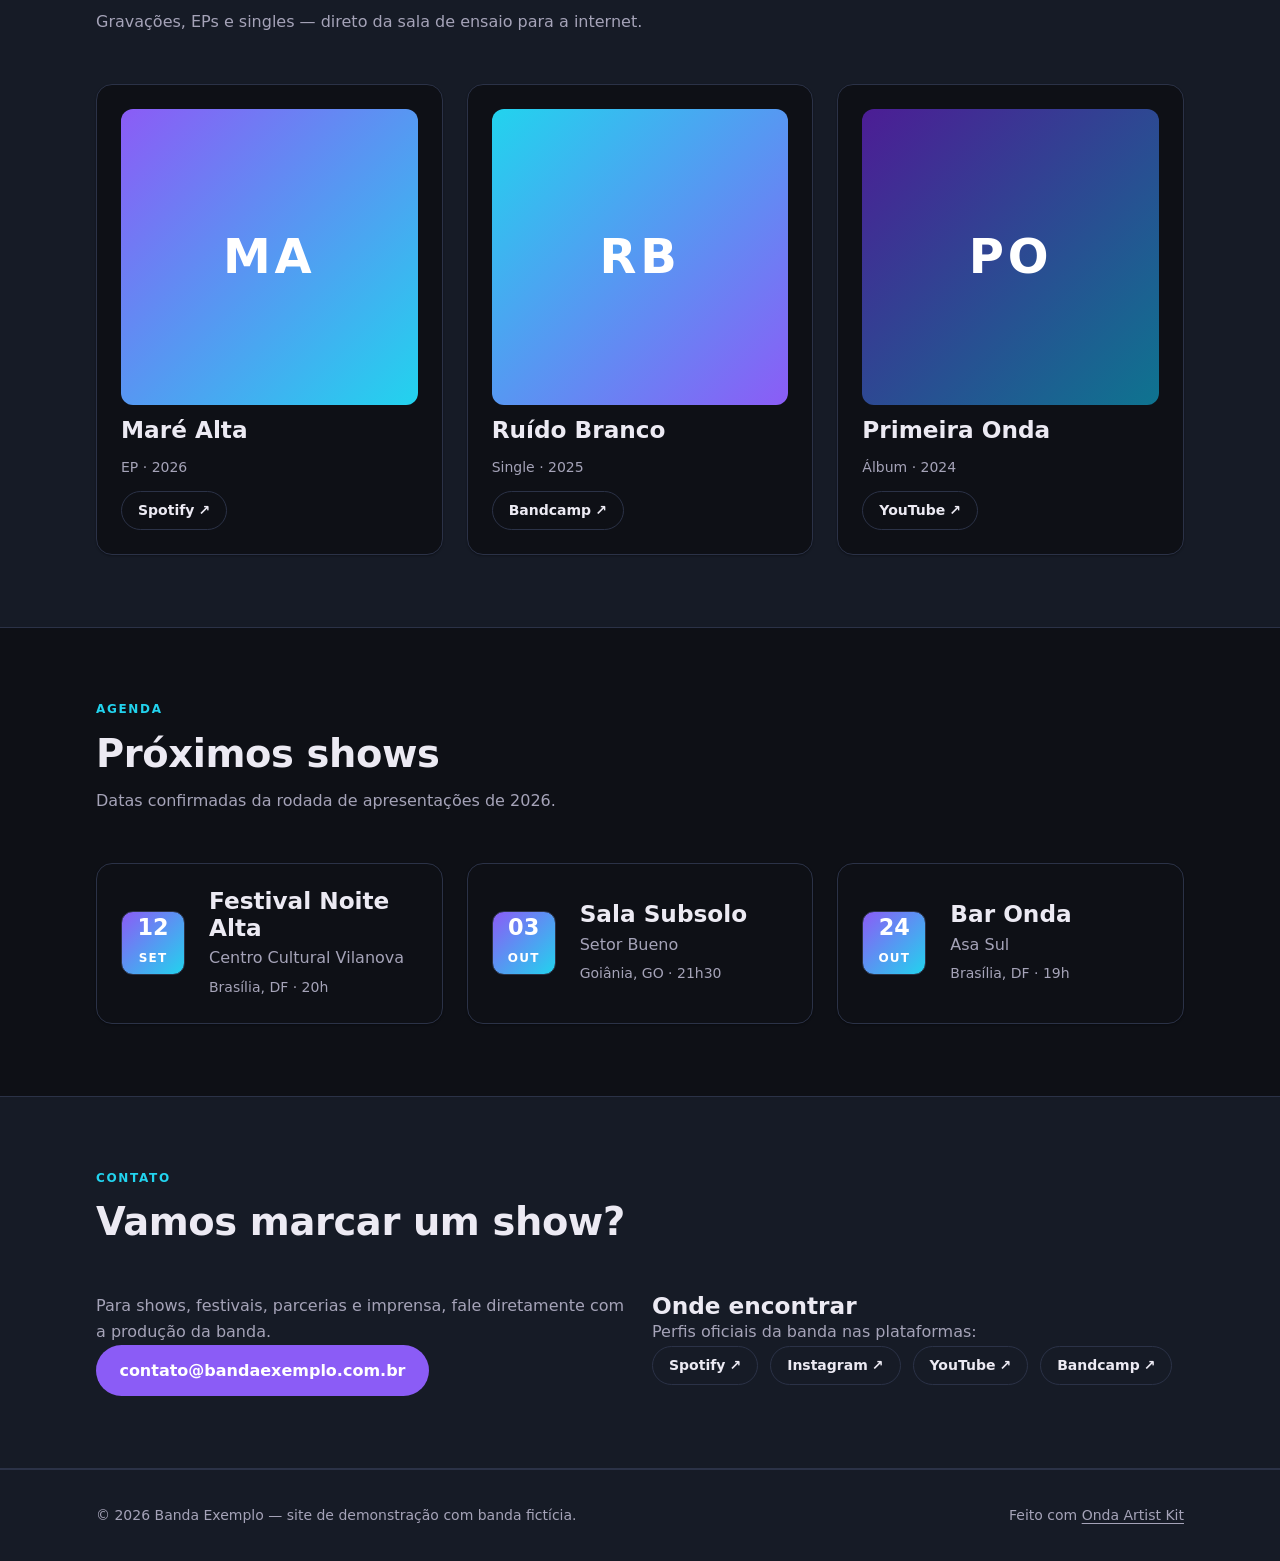
==== commit a5781c6e: "feat: adiciona página de release" ====
--- a/index.html
+++ b/index.html
@@ -9,6 +9,8 @@
     <link rel="icon" type="image/svg+xml" href="assets/icons/favicon.svg">
     <link rel="stylesheet" href="src/css/main.css">
     <script src="src/js/main.js" defer></script>
+    <script src="src/js/content.js" defer></script>
+    <script src="src/js/home.js" defer></script>
 </head>
 <body>
     <a class="skip-link" href="#conteudo">Pular para o conteúdo principal</a>
@@ -16,16 +18,19 @@
     <header class="site-header">
         <div class="container site-header__inner">
             <a class="brand" href="#inicio">
-                <svg class="brand__mark" viewBox="0 0 64 64" aria-hidden="true" focusable="false">
-                    <defs>
-                        <linearGradient id="brand-grad" x1="0" y1="0" x2="1" y2="1">
-                            <stop offset="0" stop-color="#8b5cf6"/>
-                            <stop offset="1" stop-color="#22d3ee"/>
-                        </linearGradient>
-                    </defs>
-                    <path d="M12 40c6-14 12-14 18 0s12 14 18 0" fill="none" stroke="url(#brand-grad)" stroke-width="7" stroke-linecap="round"/>
-                </svg>
-                <span class="brand__name">Banda Exemplo</span>
+                <span class="brand__logo">
+                    <img class="brand__img" data-logo-img alt="" hidden>
+                    <svg class="brand__mark" data-logo-fallback viewBox="0 0 64 64" aria-hidden="true" focusable="false">
+                        <defs>
+                            <linearGradient id="brand-grad" x1="0" y1="0" x2="1" y2="1">
+                                <stop offset="0" stop-color="#8b5cf6"/>
+                                <stop offset="1" stop-color="#22d3ee"/>
+                            </linearGradient>
+                        </defs>
+                        <path d="M12 40c6-14 12-14 18 0s12 14 18 0" fill="none" stroke="url(#brand-grad)" stroke-width="7" stroke-linecap="round"/>
+                    </svg>
+                </span>
+                <span class="brand__name" data-band-name>Banda Exemplo</span>
             </a>
 
             <button class="nav-toggle" type="button" aria-expanded="false" aria-controls="menu-principal" data-menu-toggle>
@@ -39,9 +44,9 @@
 
             <nav class="site-nav" id="menu-principal" aria-label="Navegação principal" data-open="false">
                 <ul class="nav__list" role="list">
-                    <li><a class="nav__link" href="#inicio" aria-current="page">Início</a></li>
+                    <li><a class="nav__link" href="index.html" aria-current="page">Início</a></li>
                     <li><a class="nav__link" href="#sobre">Sobre</a></li>
-                    <li><a class="nav__link" href="#release">Release</a></li>
+                    <li><a class="nav__link" href="release.html">Release</a></li>
                     <li><a class="nav__link" href="#agenda">Agenda</a></li>
                     <li><a class="nav__link" href="#links">Links</a></li>
                 </ul>
@@ -52,9 +57,9 @@
     <main id="conteudo" tabindex="-1">
         <section class="hero" id="inicio" aria-labelledby="titulo-inicio">
             <div class="container hero__inner">
-                <p class="hero__eyebrow">Brasília, DF · Rock independente</p>
-                <h1 id="titulo-inicio">Banda Exemplo</h1>
-                <p class="hero__tagline">Som feito de madrugada: guitarras densas, sintetizadores frios e letras sobre a cidade depois que ela apaga as luzes.</p>
+                <p class="hero__eyebrow" data-hero-eyebrow>Brasília, DF · Rock independente</p>
+                <h1 id="titulo-inicio" data-band-name>Banda Exemplo</h1>
+                <p class="hero__tagline" data-band-tagline>Som feito de madrugada: guitarras densas, sintetizadores frios e letras sobre a cidade depois que ela apaga as luzes.</p>
                 <div class="hero__actions">
                     <a class="btn btn--primary" href="#release">Ouvir</a>
                     <a class="btn btn--ghost" href="#agenda">Ver agenda</a>
@@ -68,7 +73,7 @@
                     <h2 id="titulo-sobre">Uma banda, uma cidade, uma madrugada inteira</h2>
                 </header>
                 <div class="grid grid--2">
-                    <div class="grid">
+                    <div class="grid" data-about-text>
                         <p>A Banda Exemplo nasceu em 2024 em uma sala de ensaio no Setor Industrial de Brasília, entre ampladores emprestados e cafeína. O projeto começou como registro caseiro e virou banda de verdade quando as músicas pediram palco.</p>
                         <p>No palco, o trio combina rock alternativo com texturas eletrônicas — referências que vão do pós-punk brasileiro à eletrônica de dança. A proposta é simples: fazer a noite valer a viagem.</p>
                     </div>
@@ -76,10 +81,10 @@
                         <h3 class="card__title">Ficha técnica</h3>
                         <p class="card__text">Banda fictícia criada para demonstrar o Onda Artist Kit.</p>
                         <ul class="card__meta" role="list">
-                            <li>Origem: Brasília, DF</li>
-                            <li>Gênero: rock independente</li>
-                            <li>Ativos desde 2024</li>
-                            <li>Formação: trio</li>
+                            <li>Origem: <span data-ficha="origem">Brasília, DF</span></li>
+                            <li>Gênero: <span data-ficha="genero">rock independente</span></li>
+                            <li>Ativos desde <span data-ficha="desde">2024</span></li>
+                            <li>Formação: <span data-ficha="formacao">4 integrantes</span></li>
                         </ul>
                     </div>
                 </div>
@@ -93,7 +98,7 @@
                     <h2 id="titulo-release">Música</h2>
                     <p>Gravações, EPs e singles — direto da sala de ensaio para a internet.</p>
                 </header>
-                <div class="grid grid--3">
+                <div class="grid grid--3" data-discography>
                     <article class="card release-card">
                         <div class="release-card__cover" aria-hidden="true">MA</div>
                         <h3 class="card__title">Maré Alta</h3>
@@ -174,13 +179,13 @@
                 </header>
                 <div class="grid grid--2">
                     <div>
-                        <p>Para shows, festivais, parcerias e imprensa, fale diretamente com a produção da banda.</p>
-                        <a class="btn btn--primary" href="mailto:contato@bandaexemplo.com.br">contato@bandaexemplo.com.br</a>
+                        <p data-booking-description>Para shows, festivais, parcerias e imprensa, fale diretamente com a produção da banda.</p>
+                        <a class="btn btn--primary" data-booking-email href="mailto:contato@bandaexemplo.com.br">contato@bandaexemplo.com.br</a>
                     </div>
                     <div id="links">
                         <h3>Onde encontrar</h3>
                         <p>Perfis oficiais da banda nas plataformas:</p>
-                        <ul class="chip-list" role="list">
+                        <ul class="chip-list" data-links role="list">
                             <li><a class="chip" href="https://open.spotify.com/" target="_blank" rel="noopener noreferrer">Spotify <span aria-hidden="true">↗</span></a></li>
                             <li><a class="chip" href="https://www.instagram.com/" target="_blank" rel="noopener noreferrer">Instagram <span aria-hidden="true">↗</span></a></li>
                             <li><a class="chip" href="https://www.youtube.com/" target="_blank" rel="noopener noreferrer">YouTube <span aria-hidden="true">↗</span></a></li>
--- a/src/css/main.css
+++ b/src/css/main.css
@@ -2,11 +2,12 @@
    Onda Artist Kit — Core
    main.css — ponto de entrada dos estilos.
    A ordem de importação define a cascata: reset → tokens → base → layout →
-   componentes. Themes futuros deverão importar após este arquivo.
+   componentes → impressão. Themes futuros deverão importar após este arquivo.
    ========================================================================== */
 
 @import url("reset.css");
 @import url("variables.css");
 @import url("base.css");
 @import url("layout.css");
-@import url("components.css");+@import url("components.css");
+@import url("print.css");
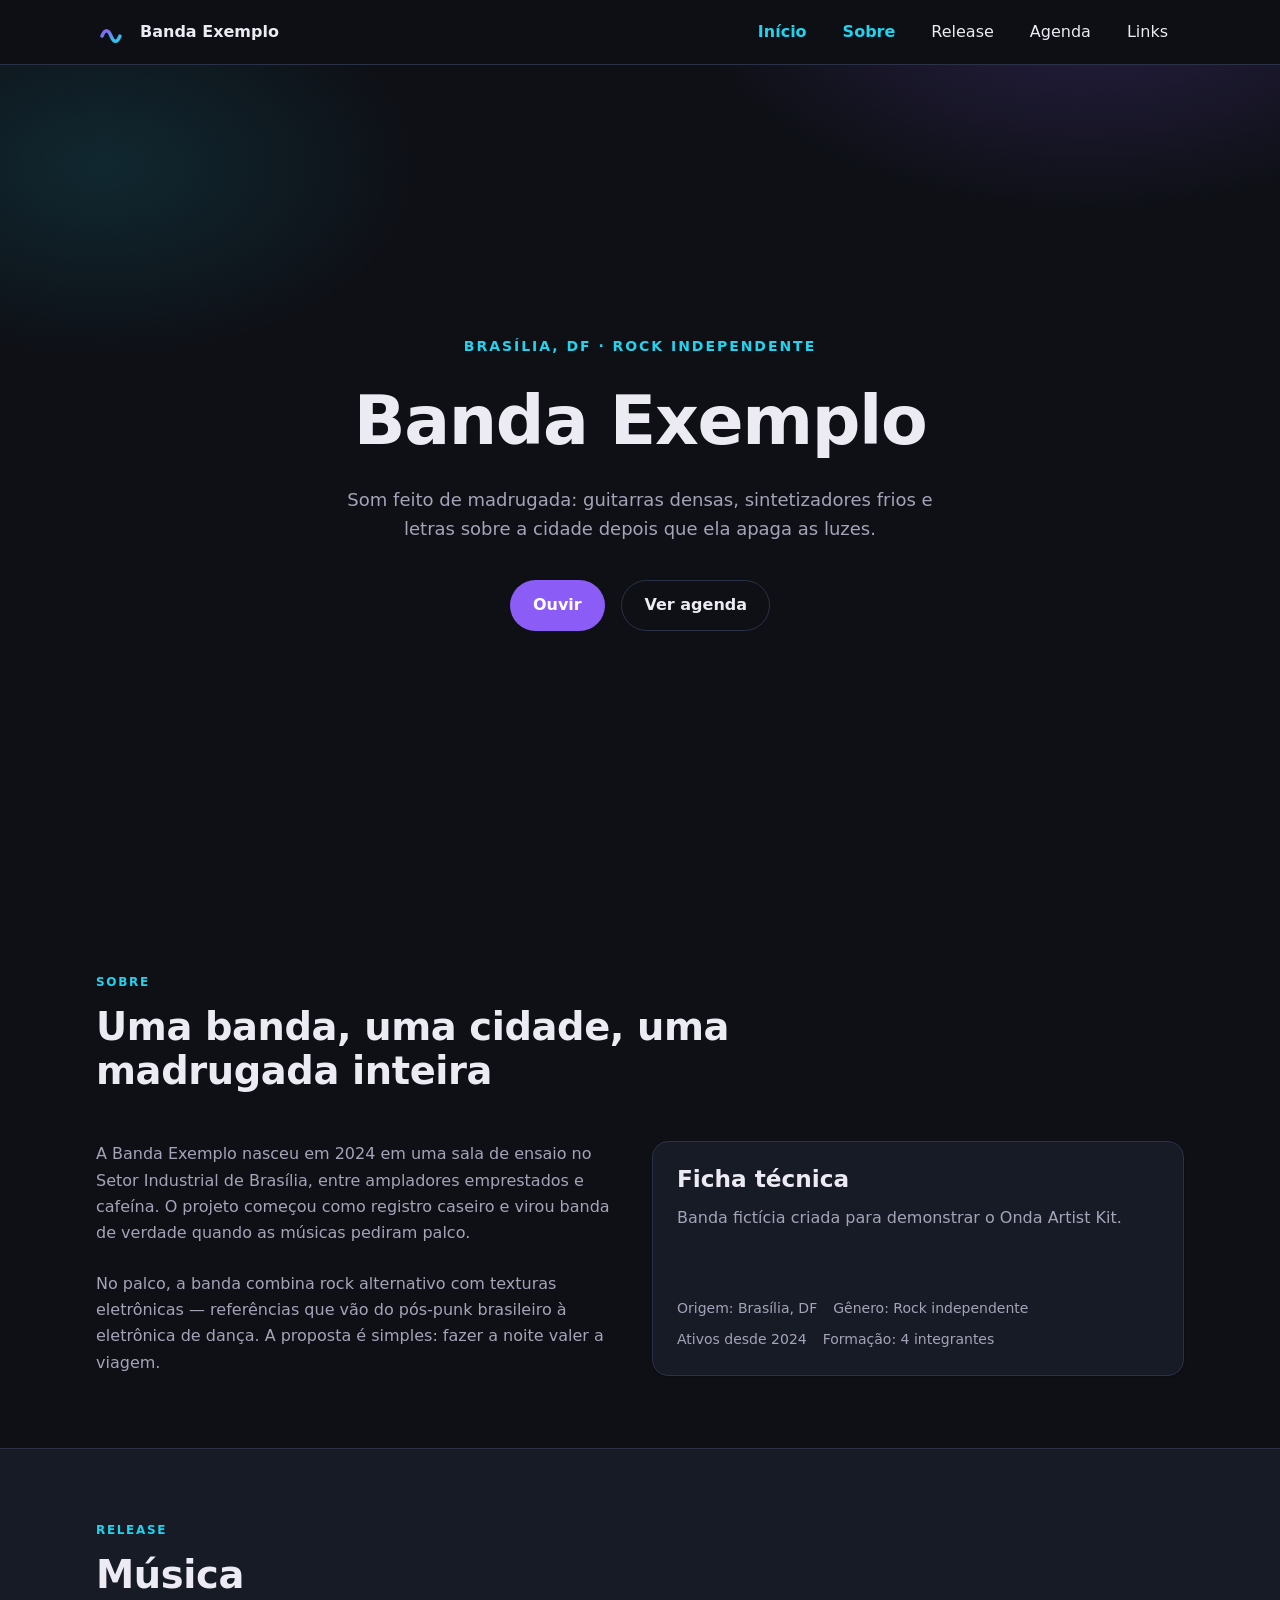
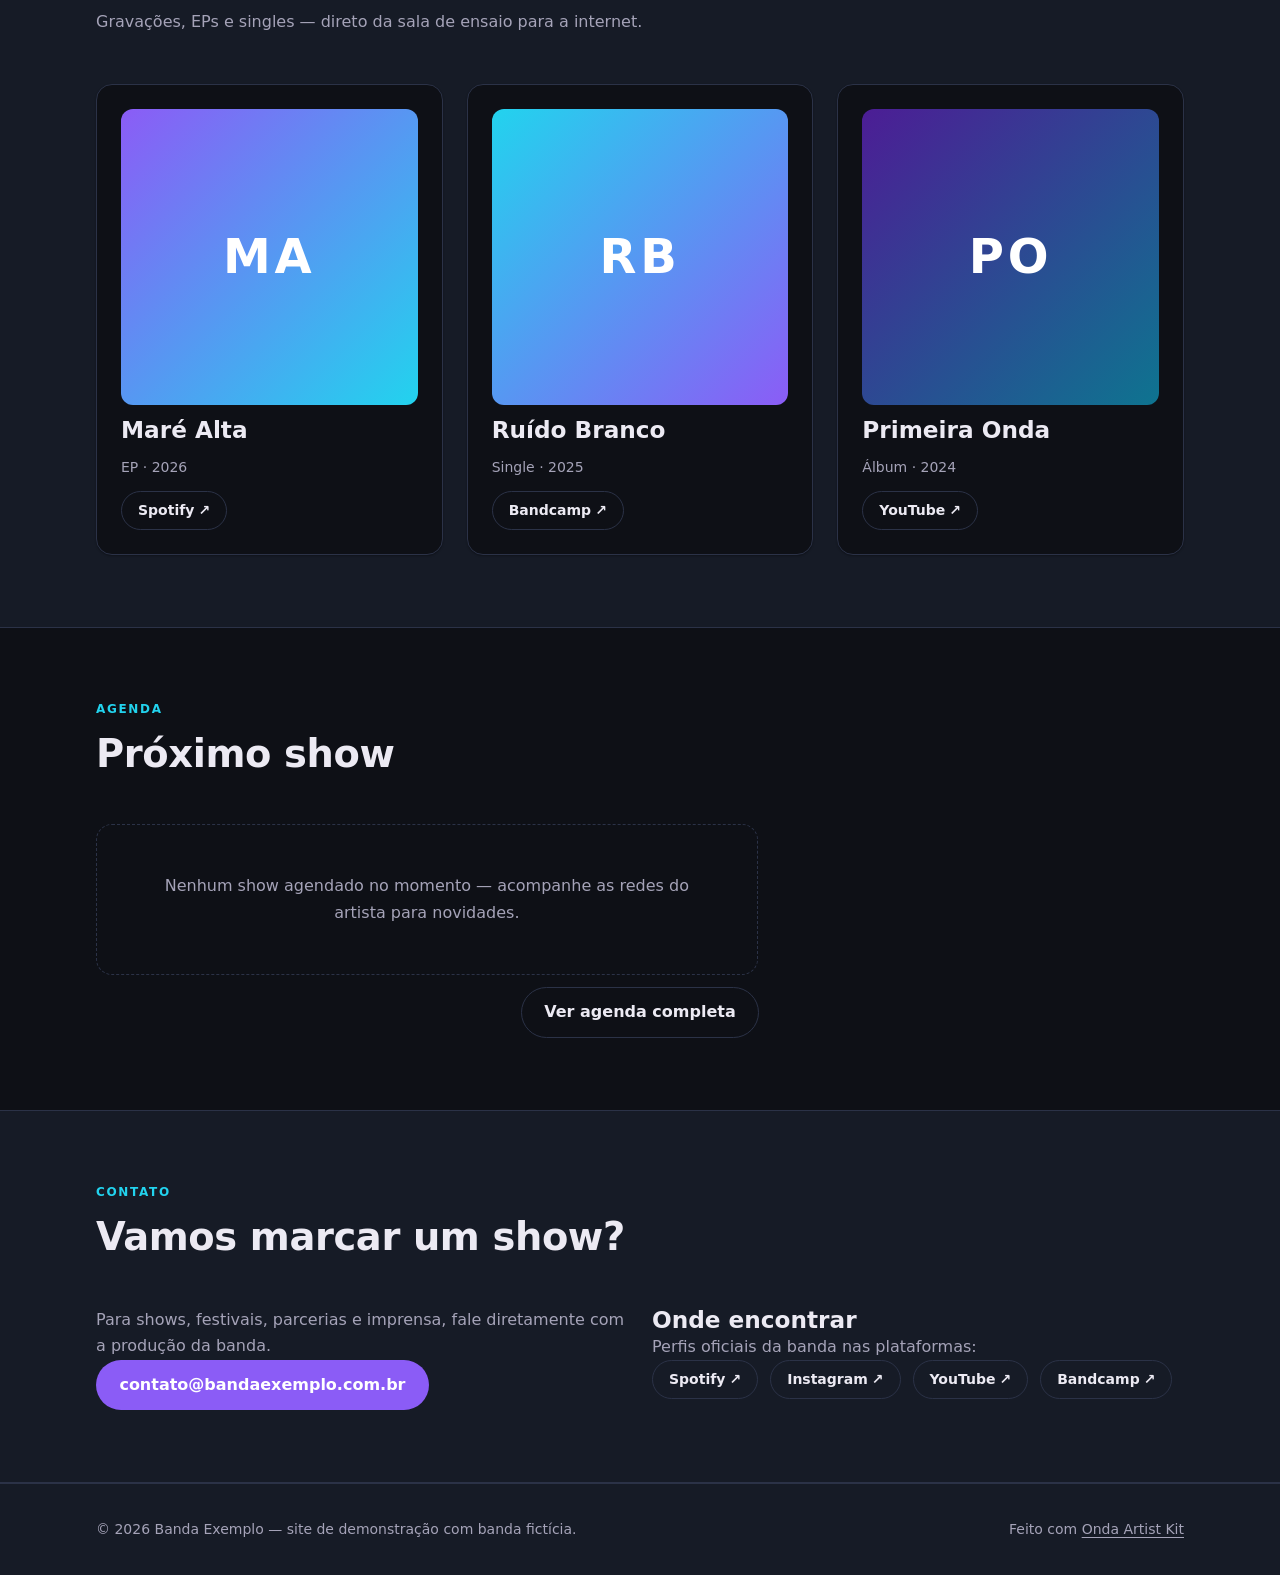
==== commit d6e9bc4b: "feat: adiciona sistema de agenda" ====
--- a/index.html
+++ b/index.html
@@ -10,6 +10,8 @@
     <link rel="stylesheet" href="src/css/main.css">
     <script src="src/js/main.js" defer></script>
     <script src="src/js/content.js" defer></script>
+    <script src="src/js/shows.js" defer></script>
+    <script src="src/components/show-card.js" defer></script>
     <script src="src/js/home.js" defer></script>
 </head>
 <body>
@@ -47,7 +49,7 @@
                     <li><a class="nav__link" href="index.html" aria-current="page">Início</a></li>
                     <li><a class="nav__link" href="#sobre">Sobre</a></li>
                     <li><a class="nav__link" href="release.html">Release</a></li>
-                    <li><a class="nav__link" href="#agenda">Agenda</a></li>
+                    <li><a class="nav__link" href="agenda.html">Agenda</a></li>
                     <li><a class="nav__link" href="#links">Links</a></li>
                 </ul>
             </nav>
@@ -124,49 +126,31 @@
             <div class="container">
                 <header class="section__header">
                     <p class="section__eyebrow">Agenda</p>
-                    <h2 id="titulo-agenda">Próximos shows</h2>
-                    <p>Datas confirmadas da rodada de apresentações de 2026.</p>
+                    <h2 id="titulo-agenda">Próximo show</h2>
                 </header>
-                <div class="grid grid--3">
-                    <article class="card event-card">
-                        <p class="event-card__date">
-                            <time datetime="2026-09-12T20:00:00-03:00">
-                                <span class="event-card__day">12</span>
-                                <span class="event-card__month">set</span>
-                            </time>
-                        </p>
-                        <div class="event-card__body">
-                            <h3 class="card__title">Festival Noite Alta</h3>
-                            <p>Centro Cultural Vilanova</p>
-                            <p class="card__meta">Brasília, DF · 20h</p>
+                <div data-next-show>
+                    <article class="card show-card" data-show-id="show-001">
+                        <p class="event-card__date"><time datetime="2026-09-12"><span class="event-card__day">12</span><span class="event-card__month">set</span></time></p>
+                        <div class="show-card__body">
+                            <div class="show-card__head">
+                                <h3 class="card__title">Festival Noite Alta</h3>
+                                <span class="badge badge--confirmed">Confirmado</span>
+                            </div>
+                            <p class="show-card__when"><time datetime="2026-09-12T20:00:00">Sábado, 12 de setembro de 2026 · 20:00–21:00</time></p>
+                            <p class="card__meta">Centro Cultural Vilanova · Brasília - DF</p>
+                            <p class="show-card__address">Setor de Clubes Esportivos Sul, Brasília, DF</p>
+                            <p class="show-card__desc">Palco alternativo do festival, com a nova turnê do EP “Maré Alta”. (Evento demonstrativo.)</p>
+                            <div class="show-card__actions">
+                                <a class="btn btn--ghost btn--sm" href="https://www.openstreetmap.org/" target="_blank" rel="noopener noreferrer">Ver no mapa <span aria-hidden="true">↗</span></a>
+                                <a class="btn btn--primary btn--sm" href="https://www.sympla.com.br/" target="_blank" rel="noopener noreferrer">Ingressos <span aria-hidden="true">↗</span></a>
+                                <button class="btn btn--ghost btn--sm" type="button" data-ics="show-001">Adicionar ao calendário</button>
+                            </div>
                         </div>
                     </article>
-                    <article class="card event-card">
-                        <p class="event-card__date">
-                            <time datetime="2026-10-03T21:30:00-03:00">
-                                <span class="event-card__day">03</span>
-                                <span class="event-card__month">out</span>
-                            </time>
-                        </p>
-                        <div class="event-card__body">
-                            <h3 class="card__title">Sala Subsolo</h3>
-                            <p>Setor Bueno</p>
-                            <p class="card__meta">Goiânia, GO · 21h30</p>
-                        </div>
-                    </article>
-                    <article class="card event-card">
-                        <p class="event-card__date">
-                            <time datetime="2026-10-24T19:00:00-03:00">
-                                <span class="event-card__day">24</span>
-                                <span class="event-card__month">out</span>
-                            </time>
-                        </p>
-                        <div class="event-card__body">
-                            <h3 class="card__title">Bar Onda</h3>
-                            <p>Asa Sul</p>
-                            <p class="card__meta">Brasília, DF · 19h</p>
-                        </div>
-                    </article>
+                </div>
+                <p class="agenda-empty" data-next-show-empty hidden>Nenhum show agendado no momento — acompanhe as redes do artista para novidades.</p>
+                <div class="hero__actions">
+                    <a class="btn btn--ghost" href="agenda.html">Ver agenda completa</a>
                 </div>
             </div>
         </section>
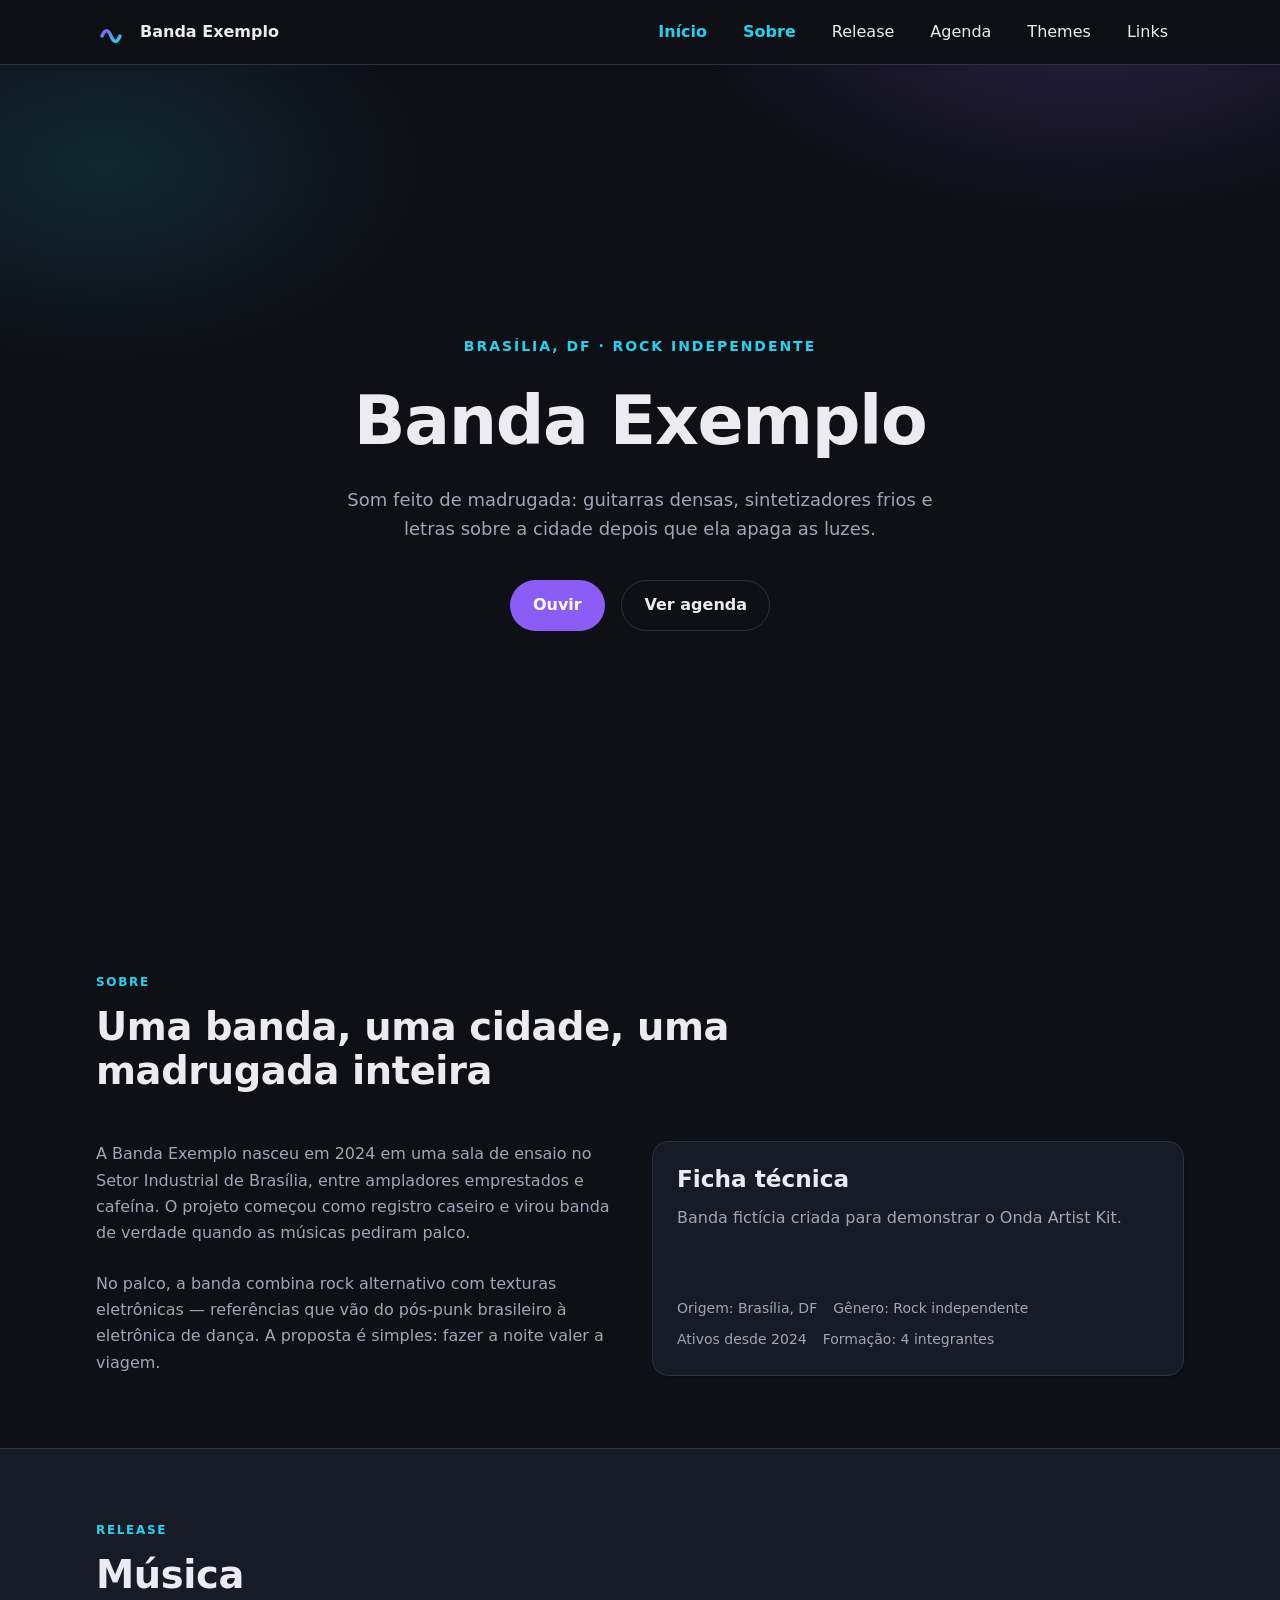
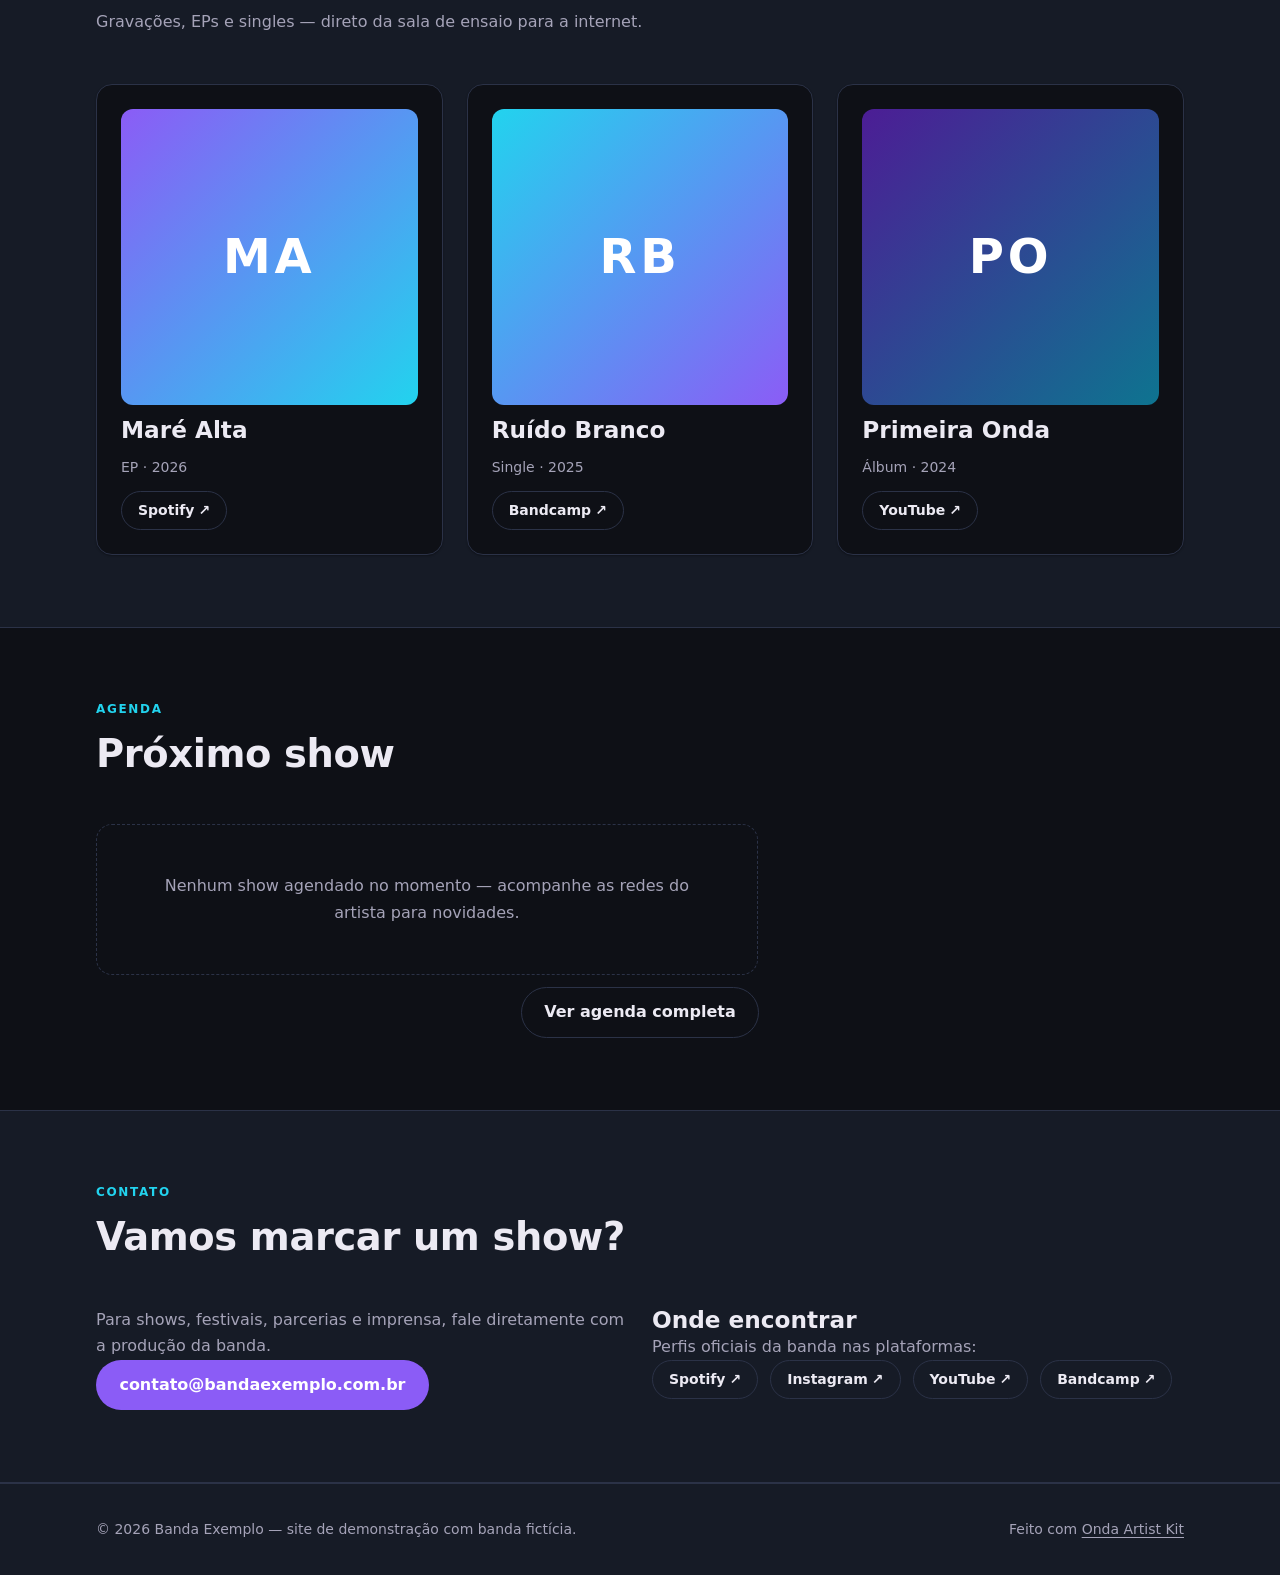
==== commit dcfc320e: "feat: adiciona sistema de temas" ====
--- a/index.html
+++ b/index.html
@@ -8,9 +8,13 @@
     <title>Banda Exemplo — Rock independente · Brasília, DF</title>
     <link rel="icon" type="image/svg+xml" href="assets/icons/favicon.svg">
     <link rel="stylesheet" href="src/css/main.css">
+    <script src="src/js/theme-loader.js" defer></script>
     <script src="src/js/main.js" defer></script>
     <script src="src/js/content.js" defer></script>
     <script src="src/js/shows.js" defer></script>
+    <script src="src/js/sources/local.js" defer></script>
+    <script src="src/js/sources/google-icalendar.js" defer></script>
+    <script src="src/js/data.js" defer></script>
     <script src="src/components/show-card.js" defer></script>
     <script src="src/js/home.js" defer></script>
 </head>
@@ -50,6 +54,7 @@
                     <li><a class="nav__link" href="#sobre">Sobre</a></li>
                     <li><a class="nav__link" href="release.html">Release</a></li>
                     <li><a class="nav__link" href="agenda.html">Agenda</a></li>
+                    <li><a class="nav__link" href="themes/">Themes</a></li>
                     <li><a class="nav__link" href="#links">Links</a></li>
                 </ul>
             </nav>
